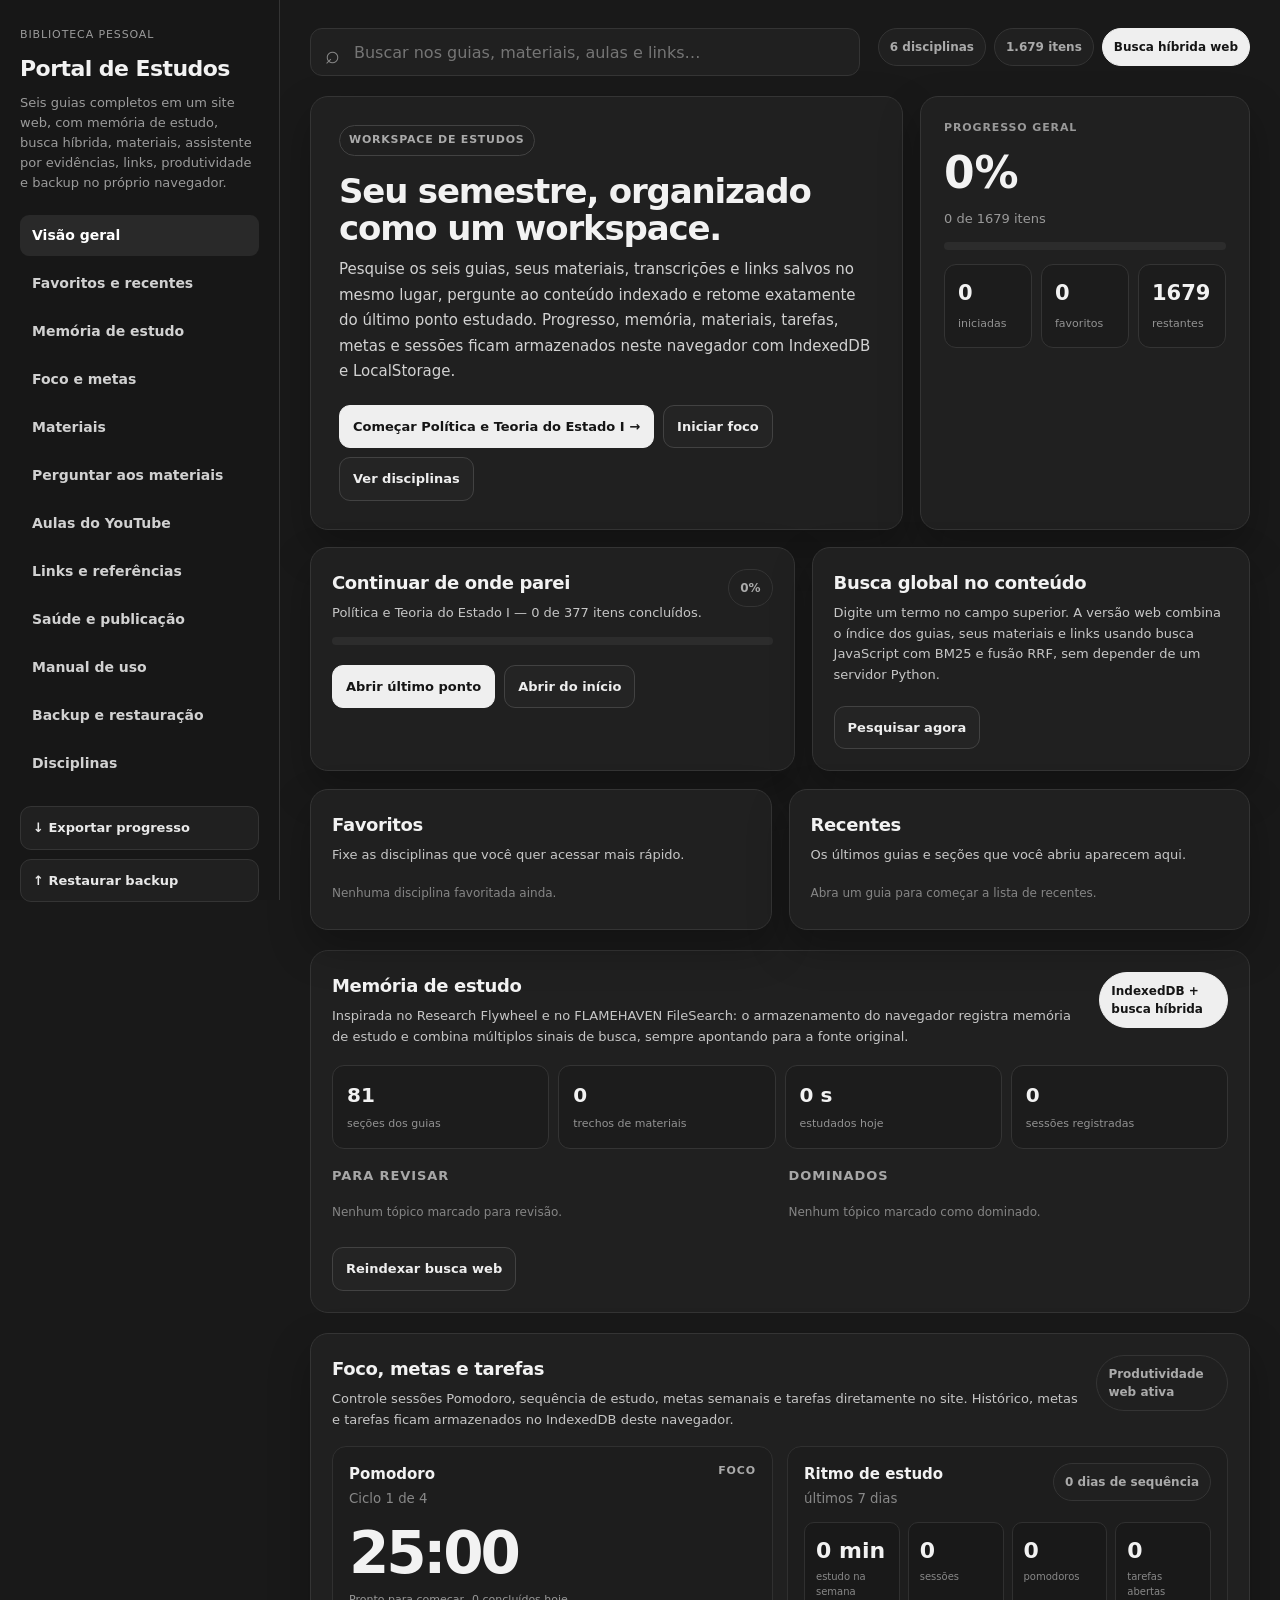
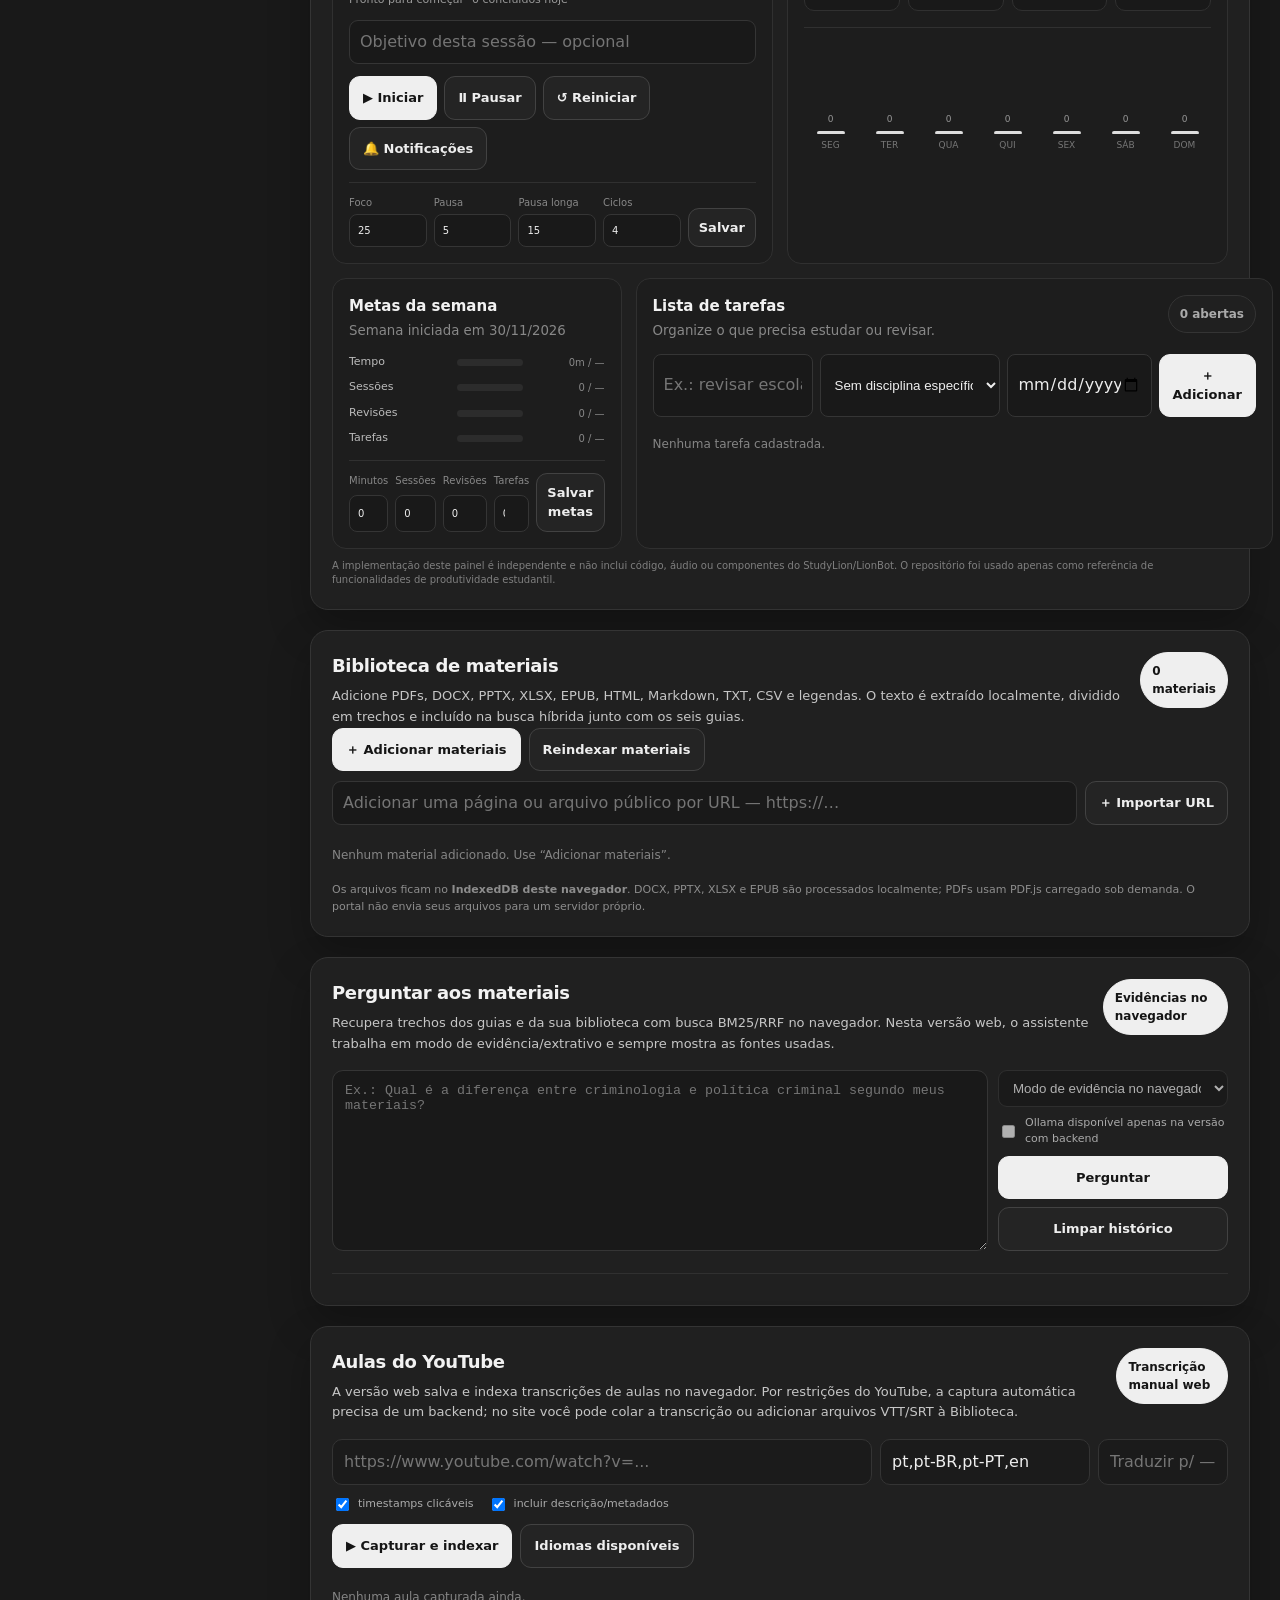
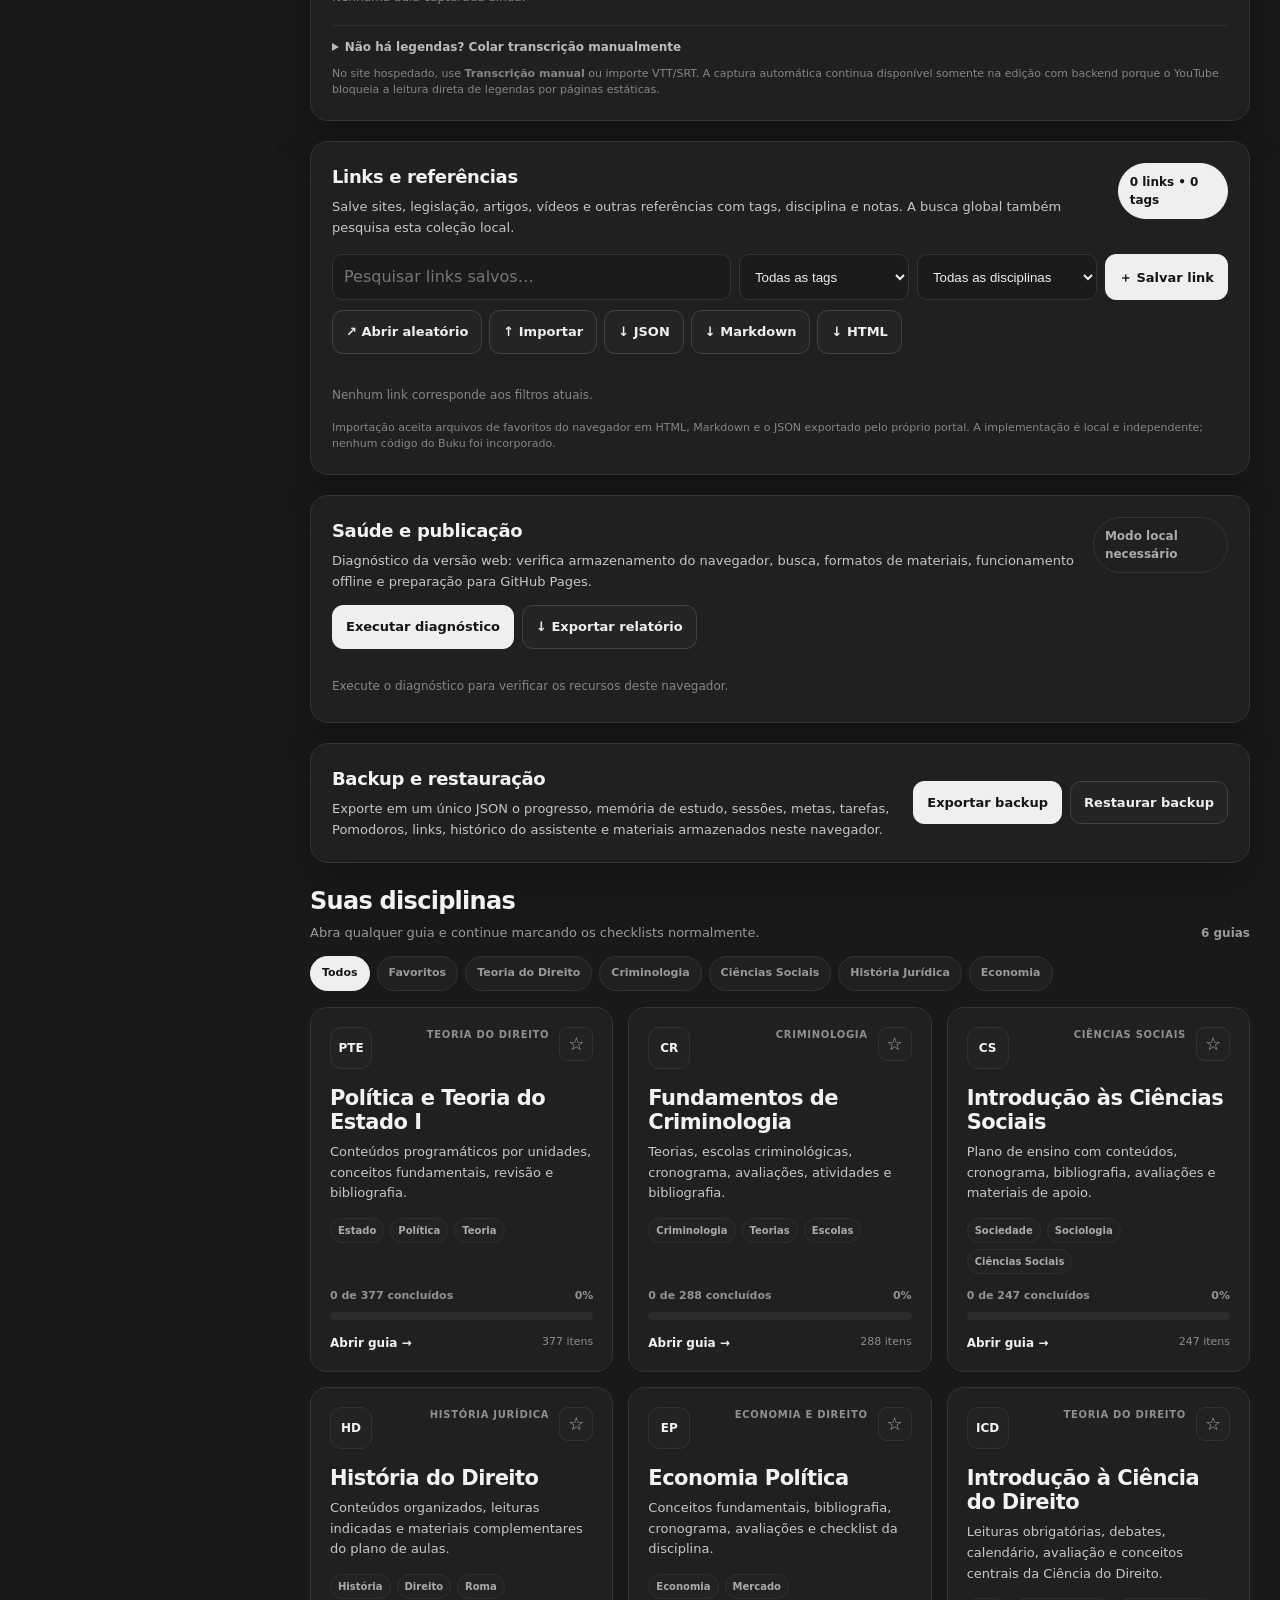
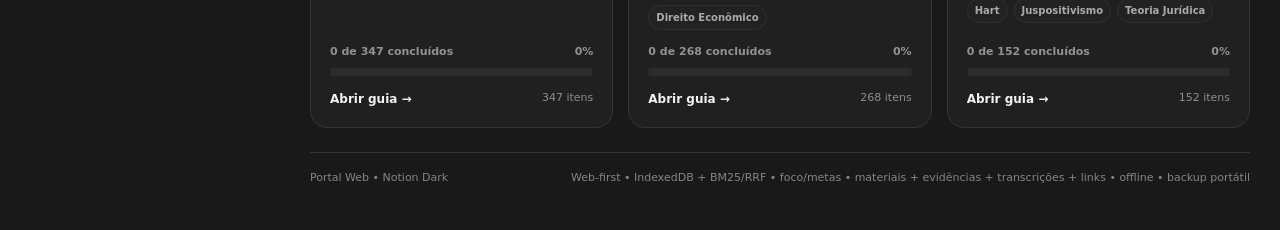
==== index.html @ c1886bef "Publica página principal do Portal de Estudos Web" ====
<!doctype html>
<html lang="pt-BR"><head><meta charset="utf-8"><meta name="viewport" content="width=device-width,initial-scale=1"><meta name="theme-color" content="#191919"><title>Portal de Estudos — Web</title>
<style>
:root{--bg:#191919;--surface:#202020;--line:#343434;--line2:#424242;--text:#f2f2f2;--text2:#d2d2d2;--muted:#9b9b9b;--shadow:0 18px 42px rgba(0,0,0,.26)}*{box-sizing:border-box}html{scroll-behavior:smooth}body{margin:0;background:var(--bg);color:var(--text);font-family:Inter,ui-sans-serif,system-ui,-apple-system,"Segoe UI",Roboto,Arial,sans-serif;line-height:1.5}a{color:inherit;text-decoration:none}button,input{font:inherit}.layout{display:grid;grid-template-columns:280px minmax(0,1fr);min-height:100vh}.sidebar{position:sticky;top:0;height:100vh;padding:27px 20px;border-right:1px solid var(--line);background:#171717;display:flex;flex-direction:column;gap:22px}.brand small{display:block;color:var(--muted);font-size:11px;letter-spacing:.08em;text-transform:uppercase;margin-bottom:8px}.brand h1{margin:0;font-size:22px;letter-spacing:-.025em}.brand p{margin:8px 0 0;color:var(--muted);font-size:13px;line-height:1.55}.nav{display:flex;flex-direction:column;gap:7px}.nav a{padding:10px 12px;border-radius:9px;color:#d1d1d1;font-size:14px;font-weight:650}.nav a:hover,.nav a.active{background:#292929;color:#fff}.side-actions{margin-top:auto;display:grid;gap:9px}.side-btn{border:1px solid var(--line);background:#202020;color:#e8e8e8;border-radius:11px;padding:11px 12px;font-weight:750;font-size:13px;cursor:pointer;text-align:left}.side-btn:hover{border-color:#4a4a4a;background:#242424}.content{padding:28px 30px 44px;min-width:0}.topbar{display:flex;align-items:flex-start;justify-content:space-between;gap:18px;margin-bottom:20px}.search-wrap{position:relative;flex:1;max-width:680px}.search-wrap input{width:100%;height:48px;border-radius:12px;border:1px solid var(--line);background:var(--surface);color:var(--text);padding:0 15px 0 43px;outline:none}.search-wrap input:focus{border-color:#505050;box-shadow:0 0 0 3px rgba(255,255,255,.04)}.search-wrap:before{content:"⌕";position:absolute;left:15px;top:8px;font-size:25px;color:#898989;z-index:2}.search-results{display:none;position:absolute;top:55px;left:0;right:0;z-index:40;padding:7px;background:#1d1d1d;border:1px solid var(--line2);border-radius:14px;box-shadow:0 20px 45px rgba(0,0,0,.45);max-height:520px;overflow:auto}.search-results.open{display:block}.search-result{display:block;padding:11px 12px;border-radius:10px}.search-result:hover{background:#292929}.search-result strong{display:block;font-size:13px}.search-result small{display:block;color:#999;margin:3px 0 5px;font-size:11px}.search-result span{display:block;color:#c4c4c4;font-size:12px;line-height:1.45}.search-empty{padding:16px;color:#999;font-size:13px}.top-pills{display:flex;gap:8px;flex-wrap:wrap;justify-content:flex-end}.pill{padding:9px 11px;border:1px solid var(--line);border-radius:999px;background:var(--surface);color:#aaa;font-size:12px;font-weight:700}.hero{display:grid;grid-template-columns:minmax(0,1fr) 330px;gap:17px;margin-bottom:17px}.panel{background:var(--surface);border:1px solid var(--line);border-radius:18px;box-shadow:var(--shadow)}.hero-main{padding:28px}.eyebrow{display:inline-block;padding:6px 9px;border:1px solid var(--line2);border-radius:999px;color:#aaa;font-size:11px;font-weight:750;text-transform:uppercase;letter-spacing:.07em}.hero h2{margin:17px 0 10px;font-size:34px;line-height:1.1;letter-spacing:-.035em}.hero p{margin:0;color:var(--text2);font-size:15px;line-height:1.7}.actions{display:flex;gap:9px;flex-wrap:wrap;margin-top:20px}.btn{display:inline-flex;align-items:center;justify-content:center;padding:11px 13px;border-radius:11px;border:1px solid var(--line2);background:#242424;color:#eee;font-weight:750;font-size:13px;cursor:pointer}.btn.primary{background:#efefef;color:#151515;border-color:#efefef}.summary{padding:23px;display:flex;flex-direction:column;gap:14px}.summary h3{margin:0;color:#999;font-size:11px;text-transform:uppercase;letter-spacing:.08em}.summary strong{font-size:44px;line-height:1}.summary .meta{color:#999;font-size:13px}.bar,.mini-bar{height:8px;background:#2c2c2c;border-radius:99px;overflow:hidden}.bar i,.mini-bar i{display:block;width:0;height:100%;background:#e5e5e5;border-radius:inherit;transition:width .25s}.stats{display:grid;grid-template-columns:repeat(3,1fr);gap:9px}.stat{padding:13px;border:1px solid var(--line);border-radius:12px;background:#1c1c1c}.stat b{display:block;font-size:21px}.stat small{color:#929292;font-size:11px}.workspace{display:grid;grid-template-columns:1.05fr .95fr;gap:17px;margin-bottom:18px}.box{padding:21px}.box h3{margin:0 0 7px;font-size:18px;letter-spacing:-.02em}.box p{margin:0;color:#c6c6c6;font-size:13px;line-height:1.6}.resume-head{display:flex;justify-content:space-between;gap:12px;align-items:flex-start;margin-bottom:13px}.quick-grid{display:grid;grid-template-columns:1fr 1fr;gap:17px;margin-bottom:20px}.quick-list{display:grid;gap:8px;margin-top:12px}.quick-item{display:flex;align-items:center;justify-content:space-between;gap:10px;padding:11px 12px;border:1px solid #303030;border-radius:11px;background:#1d1d1d}.quick-item .text{min-width:0}.quick-item strong{display:block;font-size:13px;white-space:nowrap;overflow:hidden;text-overflow:ellipsis}.quick-item small{display:block;color:#8f8f8f;font-size:11px;white-space:nowrap;overflow:hidden;text-overflow:ellipsis;margin-top:3px}.quick-item a{font-size:12px;font-weight:800;white-space:nowrap}.empty-mini{color:#858585;font-size:12px;padding:6px 0}.backup-grid{display:grid;grid-template-columns:1fr auto;gap:14px;align-items:center}.backup-actions{display:flex;gap:8px;flex-wrap:wrap;justify-content:flex-end}.section-head{display:flex;align-items:end;justify-content:space-between;gap:14px;margin:10px 0 14px}.section-head h3{margin:0;font-size:24px;letter-spacing:-.03em}.section-head p{margin:4px 0 0;color:#999;font-size:13px}.count{color:#999;font-size:12px;font-weight:700}.filters{display:flex;gap:7px;flex-wrap:wrap;margin-bottom:16px}.chip{padding:8px 11px;border:1px solid var(--line);border-radius:999px;background:var(--surface);color:#999;font-weight:750;font-size:11px;cursor:pointer}.chip.active{background:#efefef;color:#151515;border-color:#efefef}.grid{display:grid;grid-template-columns:repeat(3,minmax(0,1fr));gap:15px}.card{display:flex;flex-direction:column;min-height:292px;padding:19px;background:var(--surface);border:1px solid var(--line);border-radius:17px;transition:.16s}.card:hover{transform:translateY(-2px);border-color:#464646;box-shadow:0 14px 30px rgba(0,0,0,.22)}.card-top{display:flex;justify-content:space-between;align-items:flex-start;gap:10px}.mono{display:grid;place-items:center;width:42px;height:42px;border:1px solid #333;border-radius:11px;background:#232323;font-weight:800;font-size:12px}.fav{border:1px solid #333;background:#222;color:#aaa;border-radius:9px;width:34px;height:34px;cursor:pointer;font-size:18px;line-height:1}.fav.active{background:#eee;color:#111;border-color:#eee}.category{color:#8f8f8f;text-transform:uppercase;letter-spacing:.07em;font-size:10px;font-weight:750;text-align:right;margin-left:auto}.card h4{margin:17px 0 8px;font-size:21px;line-height:1.15;letter-spacing:-.025em}.card p{margin:0;color:#c7c7c7;font-size:13px;line-height:1.6}.tags{display:flex;gap:6px;flex-wrap:wrap;margin:14px 0}.tag{padding:4px 7px;border:1px solid #303030;background:#222;color:#aaa;border-radius:999px;font-size:10px;font-weight:700}.card-progress{margin-top:auto}.progress-head{display:flex;justify-content:space-between;gap:8px;color:#929292;font-size:11px;font-weight:700;margin-bottom:7px}.card-actions{display:flex;justify-content:space-between;align-items:center;gap:8px;margin-top:14px}.open{font-size:12px;font-weight:800}.items{color:#8d8d8d;font-size:11px}.empty{display:none;padding:30px;border:1px dashed var(--line2);border-radius:14px;text-align:center;color:#999}.toast{position:fixed;left:50%;bottom:25px;transform:translateX(-50%);z-index:100;padding:11px 14px;border-radius:10px;background:#f0f0f0;color:#151515;font-size:13px;font-weight:800;box-shadow:0 14px 35px rgba(0,0,0,.3);opacity:0;pointer-events:none;transition:opacity .2s}.toast.show{opacity:1}.footer{margin-top:24px;padding-top:17px;border-top:1px solid var(--line);display:flex;justify-content:space-between;gap:15px;flex-wrap:wrap;color:#858585;font-size:11px}
@media(max-width:1100px){.hero,.workspace,.quick-grid{grid-template-columns:1fr}.grid{grid-template-columns:repeat(2,minmax(0,1fr))}.backup-grid{grid-template-columns:1fr}.backup-actions{justify-content:flex-start}}@media(max-width:900px){.layout{grid-template-columns:1fr}.sidebar{position:static;height:auto;border-right:none;border-bottom:1px solid var(--line);padding:18px}.side-actions{margin-top:0;grid-template-columns:1fr 1fr}.content{padding:20px}.topbar{flex-direction:column;align-items:stretch}.top-pills{justify-content:flex-start}.search-wrap{max-width:none}}@media(max-width:620px){.grid{grid-template-columns:1fr}.filters{overflow:auto;flex-wrap:nowrap;padding-bottom:2px}.chip{white-space:nowrap}.hero-main{padding:21px}.hero h2{font-size:29px}.summary{padding:19px}.stats{gap:6px}.stat{padding:10px}.side-actions{grid-template-columns:1fr}}

.memory-panel{box-shadow:none}.memory-head{display:flex;justify-content:space-between;gap:14px;align-items:flex-start}.memory-head h3{margin-bottom:7px}.memory-stats{display:grid;grid-template-columns:repeat(3,1fr);gap:9px;margin:17px 0}.memory-stat{padding:14px;border:1px solid var(--line);border-radius:12px;background:#1c1c1c}.memory-stat b{display:block;font-size:20px}.memory-stat small{color:#929292;font-size:11px}.memory-columns{display:grid;grid-template-columns:1fr 1fr;gap:17px}.memory-columns h4{margin:0 0 8px;font-size:13px;text-transform:uppercase;letter-spacing:.07em;color:#a7a7a7}.memory-badge{display:inline-flex;align-items:center;padding:3px 7px;border:1px solid #373737;border-radius:999px;color:#aaa;font-size:10px;font-weight:750}.pill.online{background:#efefef;color:#151515;border-color:#efefef}.quick-item .memory-link{font-size:11px;color:#c8c8c8}.backend-note{color:#8d8d8d;font-size:11px;margin-top:8px}
@media(max-width:760px){.memory-head{flex-direction:column}.memory-stats{grid-template-columns:1fr 1fr 1fr}.memory-columns{grid-template-columns:1fr}}

.materials-panel{margin-bottom:20px}.materials-head{display:flex;justify-content:space-between;gap:14px;align-items:flex-start}.materials-head h3{margin-bottom:7px}.materials-actions{display:flex;gap:8px;flex-wrap:wrap}.materials-list{display:grid;gap:8px;margin-top:15px}.material-row{display:grid;grid-template-columns:minmax(0,1fr) auto;gap:12px;align-items:center;padding:12px 13px;border:1px solid #303030;border-radius:12px;background:#1d1d1d}.material-row strong{display:block;font-size:13px;white-space:nowrap;overflow:hidden;text-overflow:ellipsis}.material-row small{display:block;color:#929292;font-size:11px;margin-top:3px}.material-row-actions{display:flex;gap:7px;align-items:center}.material-row-actions a,.material-row-actions button{border:1px solid #353535;background:#242424;color:#ddd;border-radius:8px;padding:7px 9px;font-size:11px;font-weight:750;cursor:pointer}.material-row.error{border-color:#533}.material-format-note{margin-top:12px;color:#8d8d8d;font-size:11px}.upload-progress{display:none;margin-top:12px;padding:10px 12px;border:1px solid #353535;border-radius:10px;background:#1b1b1b;color:#bbb;font-size:12px}.upload-progress.show{display:block}.search-meta{padding:8px 12px 5px;color:#8f8f8f;font-size:10px;text-transform:uppercase;letter-spacing:.06em}.source-badge{display:inline-flex;margin-right:6px;padding:2px 6px;border:1px solid #3a3a3a;border-radius:999px;color:#aaa;font-size:9px;font-weight:800;text-transform:uppercase;letter-spacing:.05em}.memory-stats{grid-template-columns:repeat(4,1fr)}
@media(max-width:760px){.materials-head{flex-direction:column}.material-row{grid-template-columns:1fr}.material-row-actions{justify-content:flex-start}.memory-stats{grid-template-columns:1fr 1fr}}


/* Aulas do YouTube — integração MIT baseada no YouTube Fetcher to Markdown */
.youtube-panel{margin-bottom:20px}.youtube-head{display:flex;align-items:flex-start;justify-content:space-between;gap:15px}.youtube-form{display:grid;grid-template-columns:minmax(260px,1.5fr) 210px 130px;gap:8px;margin-top:16px}.youtube-form input,.youtube-manual input,.youtube-manual textarea{width:100%;border:1px solid var(--line);background:#1b1b1b;color:#eee;border-radius:10px;padding:10px 11px;outline:none}.youtube-form input:focus,.youtube-manual input:focus,.youtube-manual textarea:focus{border-color:#555}.youtube-options{display:flex;gap:14px;align-items:center;flex-wrap:wrap;margin:10px 0;color:#aaa;font-size:11px}.youtube-options label{display:flex;align-items:center;gap:6px}.youtube-actions{display:flex;gap:8px;flex-wrap:wrap}.youtube-status{display:none;margin-top:12px;padding:11px 12px;border:1px solid #353535;border-radius:10px;background:#1b1b1b;color:#bbb;font-size:12px;white-space:pre-wrap}.youtube-status.show{display:block}.youtube-status.error{border-color:#5b3838;color:#e4b8b8}.youtube-notes{display:grid;gap:8px;margin-top:14px}.youtube-note-row{display:grid;grid-template-columns:minmax(0,1fr) auto;gap:10px;align-items:center;padding:11px 12px;border:1px solid #303030;border-radius:11px;background:#1d1d1d}.youtube-note-row strong{display:block;font-size:12px;white-space:nowrap;overflow:hidden;text-overflow:ellipsis}.youtube-note-row small{display:block;color:#888;font-size:10px;margin-top:3px}.youtube-note-row a{font-size:11px;font-weight:800}.youtube-manual{margin-top:13px;border-top:1px solid #303030;padding-top:12px}.youtube-manual summary{cursor:pointer;color:#bbb;font-size:12px;font-weight:750}.youtube-manual-grid{display:grid;grid-template-columns:1fr 130px;gap:8px;margin-top:10px}.youtube-manual textarea{grid-column:1/-1;min-height:150px;resize:vertical}.youtube-manual .btn{justify-self:start}.youtube-note{margin-top:10px;color:#858585;font-size:11px;line-height:1.5}
@media(max-width:800px){.youtube-head{flex-direction:column}.youtube-form{grid-template-columns:1fr}.youtube-manual-grid{grid-template-columns:1fr}.youtube-manual textarea{grid-column:auto}.youtube-note-row{grid-template-columns:1fr}}

/* Links e referências — recursos reimplementados independentemente a partir de ideias do Buku */
.links-panel{margin-bottom:20px}.links-head{display:flex;align-items:flex-start;justify-content:space-between;gap:15px}.links-toolbar{display:grid;grid-template-columns:minmax(200px,1fr) 170px 180px auto;gap:8px;margin:16px 0 10px}.links-toolbar input,.links-toolbar select,.link-editor input,.link-editor select,.link-editor textarea{width:100%;border:1px solid var(--line);background:#1b1b1b;color:#eee;border-radius:10px;padding:10px 11px;outline:none}.links-toolbar input:focus,.links-toolbar select:focus,.link-editor input:focus,.link-editor select:focus,.link-editor textarea:focus{border-color:#555}.link-actions{display:flex;gap:7px;flex-wrap:wrap;margin:8px 0 13px}.link-editor{display:none;margin:12px 0 16px;padding:14px;border:1px solid #383838;border-radius:13px;background:#1b1b1b}.link-editor.show{display:block}.link-editor-grid{display:grid;grid-template-columns:1.4fr 1fr;gap:9px}.link-editor .wide{grid-column:1/-1}.link-editor textarea{min-height:82px;resize:vertical}.link-editor-check{display:flex;align-items:center;gap:8px;color:#bbb;font-size:12px}.links-list{display:grid;gap:8px}.link-row{display:grid;grid-template-columns:minmax(0,1fr) auto;gap:12px;padding:13px;border:1px solid #303030;border-radius:12px;background:#1d1d1d}.link-row.pinned{border-color:#4a4a4a;background:#202020}.link-row strong{display:block;font-size:13px;margin-bottom:3px}.link-url{display:block;color:#8d8d8d;font-size:11px;white-space:nowrap;overflow:hidden;text-overflow:ellipsis}.link-desc{display:block;color:#b7b7b7;font-size:12px;margin-top:6px;line-height:1.45}.link-meta{display:flex;gap:6px;align-items:center;flex-wrap:wrap;margin-top:8px}.link-tag{display:inline-flex;padding:3px 7px;border:1px solid #353535;border-radius:999px;color:#aaa;font-size:10px;font-weight:700;cursor:pointer}.link-tag:hover{border-color:#555;color:#eee}.link-guide{color:#888;font-size:10px}.link-row-actions{display:flex;gap:6px;align-items:flex-start;flex-wrap:wrap;justify-content:flex-end}.link-row-actions button,.link-row-actions a{border:1px solid #353535;background:#242424;color:#ddd;border-radius:8px;padding:7px 9px;font-size:11px;font-weight:750;cursor:pointer}.link-row-actions .pin-active{background:#eee;color:#111;border-color:#eee}.popular-tags{display:flex;gap:6px;flex-wrap:wrap;margin:8px 0 13px}.popular-tag{padding:5px 8px;border:1px solid #333;border-radius:999px;background:#202020;color:#aaa;font-size:10px;cursor:pointer}.popular-tag:hover{color:#eee;border-color:#555}.link-import-note{color:#858585;font-size:11px;margin-top:10px}
@media(max-width:980px){.links-toolbar{grid-template-columns:1fr 1fr}.link-editor-grid{grid-template-columns:1fr}.link-editor .wide{grid-column:auto}}@media(max-width:660px){.links-head{flex-direction:column}.links-toolbar{grid-template-columns:1fr}.link-row{grid-template-columns:1fr}.link-row-actions{justify-content:flex-start}}


/* Foco, metas e tarefas — implementação independente inspirada em padrões de produtividade estudantil */
.productivity-panel{margin-bottom:20px}.productivity-head{display:flex;align-items:flex-start;justify-content:space-between;gap:15px}.productivity-grid{display:grid;grid-template-columns:1fr 1fr;gap:14px;margin-top:16px}.focus-card,.study-stats-card,.goals-card,.tasks-card{border:1px solid #303030;border-radius:14px;background:#1d1d1d;padding:16px}.productivity-card-head{display:flex;justify-content:space-between;gap:10px;align-items:flex-start;margin-bottom:12px}.productivity-card-head h4{margin:0;font-size:15px}.productivity-card-head small{color:#888}.pomodoro-phase{color:#aaa;font-size:11px;text-transform:uppercase;letter-spacing:.08em;font-weight:800}.pomodoro-time{font-variant-numeric:tabular-nums;font-size:58px;line-height:1;letter-spacing:-.055em;font-weight:780;margin:14px 0 10px}.pomodoro-meta{display:flex;gap:8px;flex-wrap:wrap;color:#999;font-size:11px}.pomodoro-label{width:100%;margin:12px 0 0;border:1px solid #353535;background:#191919;color:#eee;border-radius:9px;padding:9px 10px;outline:none}.pomodoro-controls{display:flex;gap:7px;flex-wrap:wrap;margin-top:12px}.pomodoro-settings{display:grid;grid-template-columns:repeat(4,1fr) auto;gap:7px;margin-top:12px;padding-top:12px;border-top:1px solid #303030}.pomodoro-settings label{display:grid;gap:4px;color:#888;font-size:10px}.pomodoro-settings input{width:100%;border:1px solid #353535;background:#191919;color:#eee;border-radius:8px;padding:8px;outline:none}.pomodoro-settings .btn{align-self:end;padding:9px 10px}.notify-btn.enabled{background:#eee;color:#111;border-color:#eee}.study-stat-grid{display:grid;grid-template-columns:repeat(4,1fr);gap:8px}.study-stat-box{padding:11px;border:1px solid #303030;border-radius:10px;background:#191919}.study-stat-box b{display:block;font-size:22px}.study-stat-box small{display:block;color:#888;font-size:10px;margin-top:2px}.week-bars{height:126px;display:grid;grid-template-columns:repeat(7,1fr);align-items:end;gap:6px;margin-top:16px;padding-top:12px;border-top:1px solid #303030}.day-bar-wrap{height:100%;display:flex;flex-direction:column;justify-content:flex-end;align-items:center;gap:5px}.day-bar{width:100%;max-width:28px;min-height:3px;border-radius:6px 6px 3px 3px;background:#ddd}.day-bar-wrap small{font-size:9px;color:#777;text-transform:uppercase}.day-bar-wrap span{font-size:9px;color:#999}.productivity-lower{display:grid;grid-template-columns:.9fr 1.1fr;gap:14px;margin-top:14px}.goal-row{display:grid;grid-template-columns:100px 1fr 74px;align-items:center;gap:8px;margin:9px 0}.goal-row label{font-size:11px;color:#bbb}.goal-track{height:7px;background:#2c2c2c;border-radius:99px;overflow:hidden}.goal-track i{display:block;height:100%;background:#e6e6e6;border-radius:inherit;width:0}.goal-value{font-size:10px;color:#888;text-align:right}.goals-editor{display:grid;grid-template-columns:repeat(4,1fr) auto;gap:7px;margin-top:13px;padding-top:12px;border-top:1px solid #303030}.goals-editor label{display:grid;gap:4px;color:#888;font-size:10px}.goals-editor input{width:100%;border:1px solid #353535;background:#191919;color:#eee;border-radius:8px;padding:8px;outline:none}.goals-editor .btn{align-self:end;padding:9px 10px}.task-add{display:grid;grid-template-columns:minmax(160px,1fr) 180px 145px auto;gap:7px;margin-bottom:12px}.task-add input,.task-add select{width:100%;border:1px solid #353535;background:#191919;color:#eee;border-radius:8px;padding:9px 10px;outline:none}.tasks-list{display:grid;gap:7px;max-height:330px;overflow:auto}.task-row{display:grid;grid-template-columns:auto minmax(0,1fr) auto;gap:9px;align-items:start;padding:10px;border:1px solid #303030;border-radius:10px;background:#191919}.task-row.done{opacity:.58}.task-row.done strong{text-decoration:line-through}.task-row input[type=checkbox]{margin-top:3px}.task-row strong{display:block;font-size:12px}.task-row small{display:block;color:#858585;font-size:10px;margin-top:3px}.task-row.overdue{border-color:#5a3b3b}.task-delete{border:1px solid #353535;background:#222;color:#aaa;border-radius:7px;padding:5px 7px;cursor:pointer;font-size:10px}.productivity-note{color:#7f7f7f;font-size:10px;margin-top:10px;line-height:1.45}
@media(max-width:1100px){.productivity-grid,.productivity-lower{grid-template-columns:1fr}.study-stat-grid{grid-template-columns:repeat(4,1fr)}}
@media(max-width:760px){.productivity-head{flex-direction:column}.pomodoro-settings,.goals-editor{grid-template-columns:1fr 1fr}.pomodoro-settings .btn,.goals-editor .btn{grid-column:1/-1}.task-add{grid-template-columns:1fr 1fr}.task-add input:first-child{grid-column:1/-1}.study-stat-grid{grid-template-columns:1fr 1fr}.pomodoro-time{font-size:48px}}
@media(max-width:520px){.task-add{grid-template-columns:1fr}.task-add input:first-child{grid-column:auto}.pomodoro-settings,.goals-editor{grid-template-columns:1fr}.week-bars{gap:3px}.day-bar-wrap span{display:none}}

/* Assistente local, ingestão web e diagnóstico do portal */
.assistant-panel,.health-panel{margin-bottom:20px}.assistant-head,.health-head{display:flex;align-items:flex-start;justify-content:space-between;gap:14px}.assistant-grid{display:grid;grid-template-columns:minmax(0,1fr) 230px;gap:10px;margin-top:15px}.assistant-grid textarea{min-height:104px;resize:vertical;border:1px solid #353535;background:#191919;color:#eee;border-radius:11px;padding:12px;outline:none}.assistant-options{display:grid;gap:8px;align-content:start}.assistant-options select,.web-ingest input{width:100%;border:1px solid #353535;background:#191919;color:#eee;border-radius:9px;padding:9px 10px;outline:none}.assistant-check{display:flex;align-items:center;gap:7px;color:#aaa;font-size:11px}.assistant-answer{margin-top:13px;padding:14px;border:1px solid #303030;border-radius:12px;background:#1b1b1b;white-space:pre-wrap;color:#ddd;font-size:13px;line-height:1.65}.assistant-answer.empty{color:#858585}.assistant-sources{display:grid;gap:7px;margin-top:10px}.assistant-source{display:grid;grid-template-columns:auto minmax(0,1fr) auto;gap:9px;align-items:start;padding:10px;border:1px solid #303030;border-radius:10px;background:#191919}.assistant-source b{display:grid;place-items:center;width:25px;height:25px;border-radius:7px;background:#292929;font-size:11px}.assistant-source strong{display:block;font-size:12px}.assistant-source small{display:block;color:#858585;font-size:10px;margin-top:2px}.assistant-source a{font-size:11px;font-weight:800}.assistant-meta{color:#818181;font-size:10px;margin-top:8px}.assistant-history{margin-top:12px;border-top:1px solid #303030;padding-top:10px}.assistant-history details{border:1px solid #303030;border-radius:9px;padding:8px 10px;margin:6px 0;background:#1b1b1b}.assistant-history summary{cursor:pointer;font-size:11px;font-weight:700}.assistant-history p{white-space:pre-wrap;margin:8px 0 0!important}.web-ingest{display:grid;grid-template-columns:minmax(0,1fr) auto;gap:8px;margin:10px 0}.health-actions{display:flex;gap:8px;flex-wrap:wrap;margin-top:13px}.health-summary{display:flex;gap:8px;flex-wrap:wrap;margin-top:12px}.health-summary span{padding:7px 9px;border:1px solid #303030;border-radius:999px;color:#aaa;font-size:10px}.health-checks{display:grid;gap:6px;margin-top:10px}.health-check{display:grid;grid-template-columns:70px minmax(0,1fr);gap:9px;padding:9px 10px;border:1px solid #303030;border-radius:9px;background:#1b1b1b}.health-check b{font-size:10px;text-transform:uppercase;letter-spacing:.06em}.health-check.pass b{color:#b8d7b8}.health-check.warn b{color:#d8c89c}.health-check.fail b{color:#e2a4a4}.health-check strong{display:block;font-size:11px}.health-check small{display:block;color:#858585;font-size:10px;margin-top:2px}@media(max-width:760px){.assistant-head,.health-head{flex-direction:column}.assistant-grid{grid-template-columns:1fr}.web-ingest{grid-template-columns:1fr}.assistant-source{grid-template-columns:auto 1fr}.assistant-source a{grid-column:2}}
</style><script src="assets/search-index.js"></script><script src="assets/jszip.min.js"></script><script src="assets/web-backend.js"></script><link rel="manifest" href="site.webmanifest"></head><body><div class="layout">
<aside class="sidebar"><div class="brand"><small>Biblioteca pessoal</small><h1>Portal de Estudos</h1><p>Seis guias completos em um site web, com memória de estudo, busca híbrida, materiais, assistente por evidências, links, produtividade e backup no próprio navegador.</p></div><nav class="nav"><a class="active" href="#inicio">Visão geral</a><a href="#atalhos">Favoritos e recentes</a><a href="#memoria">Memória de estudo</a><a href="#produtividade">Foco e metas</a><a href="#materiais">Materiais</a><a href="#assistente">Perguntar aos materiais</a><a href="#youtube">Aulas do YouTube</a><a href="#links">Links e referências</a><a href="#saude">Saúde e publicação</a><a href="MANUAL-DE-USO.html" target="_blank" rel="noopener">Manual de uso</a><a href="#dados">Backup e restauração</a><a href="#guias">Disciplinas</a></nav><div class="side-actions"><button class="side-btn" id="exportSide">↓ Exportar progresso</button><button class="side-btn" id="importSide">↑ Restaurar backup</button></div></aside>
<main class="content"><div class="topbar"><div class="search-wrap"><input id="search" type="search" placeholder="Buscar nos guias, materiais, aulas e links…" autocomplete="off"><div class="search-results" id="searchResults"></div></div><div class="top-pills"><span class="pill">6 disciplinas</span><span class="pill">1.679 itens</span><span class="pill" id="backendPill">Busca global</span></div></div>
<section class="hero" id="inicio"><div class="panel hero-main"><span class="eyebrow">Workspace de estudos</span><h2>Seu semestre, organizado como um workspace.</h2><p>Pesquise os seis guias, seus materiais, transcrições e links salvos no mesmo lugar, pergunte ao conteúdo indexado e retome exatamente do último ponto estudado. Progresso, memória, materiais, tarefas, metas e sessões ficam armazenados neste navegador com IndexedDB e LocalStorage.</p><div class="actions"><a class="btn primary" id="continueBtn" href="guias/politica-teoria-estado.html?resume=1">Continuar de onde parei →</a><a class="btn" href="#produtividade">Iniciar foco</a><a class="btn" href="#guias">Ver disciplinas</a></div></div><aside class="panel summary"><h3>Progresso geral</h3><strong id="overallPct">0%</strong><div class="meta" id="overallCount">0 de 1679 itens</div><div class="bar"><i id="overallBar"></i></div><div class="stats"><div class="stat"><b id="activeGuides">0</b><small>iniciadas</small></div><div class="stat"><b id="favCount">0</b><small>favoritos</small></div><div class="stat"><b id="remainingCount">1679</b><small>restantes</small></div></div></aside></section>
<section class="workspace"><div class="panel box"><div class="resume-head"><div><h3>Continuar de onde parei</h3><p id="resumeText">Abra uma disciplina para registrar seu último ponto de estudo.</p></div><span class="pill" id="resumePct">0%</span></div><div class="mini-bar"><i id="resumeBar"></i></div><div class="actions"><a class="btn primary" id="resumeBtn" href="guias/politica-teoria-estado.html?resume=1">Abrir último ponto</a><a class="btn" id="resumeGuideBtn" href="guias/politica-teoria-estado.html">Abrir do início</a></div></div><div class="panel box"><h3>Busca global no conteúdo</h3><p>Digite um termo no campo superior. A versão web combina o índice dos guias, seus materiais e links usando busca JavaScript com BM25 e fusão RRF, sem depender de um servidor Python.</p><div class="actions"><button class="btn" id="focusSearch">Pesquisar agora</button></div></div></section>
<section class="quick-grid" id="atalhos"><div class="panel box"><h3>Favoritos</h3><p>Fixe as disciplinas que você quer acessar mais rápido.</p><div class="quick-list" id="favoritesList"></div></div><div class="panel box"><h3>Recentes</h3><p>Os últimos guias e seções que você abriu aparecem aqui.</p><div class="quick-list" id="recentList"></div></div></section>
<section id="memoria" class="panel box memory-panel" style="margin-bottom:20px">
<div class="memory-head"><div><h3>Memória de estudo</h3><p>Inspirada no Research Flywheel e no FLAMEHAVEN FileSearch: o armazenamento do navegador registra memória de estudo e combina múltiplos sinais de busca, sempre apontando para a fonte original.</p></div><span class="pill" id="memoryStatus">Modo estático</span></div>
<div class="memory-stats"><div class="memory-stat"><b id="indexedCount">0</b><small>seções dos guias</small></div><div class="memory-stat"><b id="materialChunkCount">0</b><small>trechos de materiais</small></div><div class="memory-stat"><b id="todayStudy">0 min</b><small>estudados hoje</small></div><div class="memory-stat"><b id="sessionCount">0</b><small>sessões registradas</small></div></div>
<div class="memory-columns"><div><h4>Para revisar</h4><div class="quick-list" id="weakTopics"><div class="empty-mini">Abra um guia e marque tópicos como “Revisar”.</div></div></div><div><h4>Dominados</h4><div class="quick-list" id="strongTopics"><div class="empty-mini">Abra um guia e marque tópicos como “Dominado”.</div></div></div></div>
<div class="actions"><button class="btn" id="reindexBtn" disabled>Reindexar busca web</button></div>
</section>
<section id="produtividade" class="panel box productivity-panel">
<div class="productivity-head"><div><h3>Foco, metas e tarefas</h3><p>Controle sessões Pomodoro, sequência de estudo, metas semanais e tarefas diretamente no site. Histórico, metas e tarefas ficam armazenados no IndexedDB deste navegador.</p></div><span class="pill" id="productivityPill">Timer disponível</span></div>
<div class="productivity-grid">
<div class="focus-card"><div class="productivity-card-head"><div><h4>Pomodoro</h4><small id="pomodoroCycleText">Ciclo 1</small></div><span class="pomodoro-phase" id="pomodoroPhase">Foco</span></div><div class="pomodoro-time" id="pomodoroTime">25:00</div><div class="pomodoro-meta"><span id="pomodoroHint">Pronto para começar</span><span id="pomodoroCompletedToday">0 concluídos hoje</span></div><input class="pomodoro-label" id="pomodoroLabel" type="text" maxlength="200" placeholder="Objetivo desta sessão — opcional"><div class="pomodoro-controls"><button class="btn primary" id="pomodoroStartBtn" type="button">▶ Iniciar</button><button class="btn" id="pomodoroPauseBtn" type="button">Ⅱ Pausar</button><button class="btn" id="pomodoroResetBtn" type="button">↺ Reiniciar</button><button class="btn notify-btn" id="pomodoroNotifyBtn" type="button">🔔 Notificações</button></div><div class="pomodoro-settings"><label>Foco<input id="focusMinutes" type="number" min="1" max="180" value="25"></label><label>Pausa<input id="shortBreakMinutes" type="number" min="1" max="60" value="5"></label><label>Pausa longa<input id="longBreakMinutes" type="number" min="1" max="120" value="15"></label><label>Ciclos<input id="cyclesBeforeLong" type="number" min="1" max="12" value="4"></label><button class="btn" id="savePomodoroSettingsBtn" type="button">Salvar</button></div></div>
<div class="study-stats-card"><div class="productivity-card-head"><div><h4>Ritmo de estudo</h4><small>últimos 7 dias</small></div><span class="pill" id="streakPill">0 dias</span></div><div class="study-stat-grid"><div class="study-stat-box"><b id="weekStudyTime">0h</b><small>estudo na semana</small></div><div class="study-stat-box"><b id="weekSessions">0</b><small>sessões</small></div><div class="study-stat-box"><b id="weekPomodoros">0</b><small>pomodoros</small></div><div class="study-stat-box"><b id="openTasksCount">0</b><small>tarefas abertas</small></div></div><div class="week-bars" id="weekBars"></div></div>
</div>
<div class="productivity-lower">
<div class="goals-card"><div class="productivity-card-head"><div><h4>Metas da semana</h4><small id="goalsWeekLabel">Defina metas para acompanhar o ritmo.</small></div></div><div id="goalsProgress"><div class="goal-row"><label>Tempo</label><div class="goal-track"><i id="goalStudyBar"></i></div><span class="goal-value" id="goalStudyValue">0 / —</span></div><div class="goal-row"><label>Sessões</label><div class="goal-track"><i id="goalSessionsBar"></i></div><span class="goal-value" id="goalSessionsValue">0 / —</span></div><div class="goal-row"><label>Revisões</label><div class="goal-track"><i id="goalReviewsBar"></i></div><span class="goal-value" id="goalReviewsValue">0 / —</span></div><div class="goal-row"><label>Tarefas</label><div class="goal-track"><i id="goalTasksBar"></i></div><span class="goal-value" id="goalTasksValue">0 / —</span></div></div><div class="goals-editor"><label>Minutos<input id="goalStudyMinutes" type="number" min="0" max="10080" value="0"></label><label>Sessões<input id="goalSessions" type="number" min="0" max="500" value="0"></label><label>Revisões<input id="goalReviews" type="number" min="0" max="1000" value="0"></label><label>Tarefas<input id="goalTasks" type="number" min="0" max="1000" value="0"></label><button class="btn" id="saveGoalsBtn" type="button" disabled>Salvar metas</button></div></div>
<div class="tasks-card"><div class="productivity-card-head"><div><h4>Lista de tarefas</h4><small>Organize o que precisa estudar ou revisar.</small></div><span class="pill" id="tasksPill">0 abertas</span></div><div class="task-add"><input id="taskTitle" type="text" maxlength="500" placeholder="Ex.: revisar escolas criminológicas"><select id="taskGuide"><option value="">Sem disciplina específica</option></select><input id="taskDueDate" type="date"><button class="btn primary" id="addTaskBtn" type="button" disabled>＋ Adicionar</button></div><div class="tasks-list" id="tasksList"><div class="empty-mini">Nenhuma tarefa cadastrada.</div></div></div>
</div><div class="productivity-note">A implementação deste painel é independente e não inclui código, áudio ou componentes do StudyLion/LionBot. O repositório foi usado apenas como referência de funcionalidades de produtividade estudantil.</div>
</section>
<section id="materiais" class="panel box materials-panel">
<div class="materials-head"><div><h3>Biblioteca de materiais</h3><p>Adicione PDFs, DOCX, PPTX, XLSX, EPUB, HTML, Markdown, TXT, CSV e legendas. O texto é extraído localmente, dividido em trechos e incluído na busca híbrida junto com os seis guias.</p></div><span class="pill" id="materialsPill">Modo local necessário</span></div>
<div class="materials-actions"><button class="btn primary" id="addMaterialsBtn" disabled>＋ Adicionar materiais</button><button class="btn" id="reindexMaterialsBtn" disabled>Reindexar materiais</button><input id="materialFiles" type="file" multiple accept=".pdf,.docx,.pptx,.xlsx,.epub,.html,.htm,.md,.markdown,.txt,.text,.csv,.tsv,.json,.rtf,.vtt,.srt" hidden></div>
<div class="upload-progress" id="uploadProgress"></div><div class="web-ingest"><input id="materialUrl" type="url" placeholder="Adicionar uma página ou arquivo público por URL — https://…"><button class="btn" id="addUrlBtn" type="button" disabled>＋ Importar URL</button></div><div class="materials-list" id="materialsList"><div class="empty-mini">Abra pelo aplicativo local para adicionar documentos.</div></div>
<div class="material-format-note">Os arquivos ficam no <b>IndexedDB deste navegador</b>. DOCX, PPTX, XLSX e EPUB são processados localmente; PDFs usam PDF.js carregado sob demanda. O portal não envia seus arquivos para um servidor próprio.</div>
</section>

<section id="assistente" class="panel box assistant-panel">
<div class="assistant-head"><div><h3>Perguntar aos materiais</h3><p>Recupera trechos dos guias e da sua biblioteca com busca BM25/RRF no navegador. Nesta versão web, o assistente trabalha em modo de evidência/extrativo e sempre mostra as fontes usadas.</p></div><span class="pill" id="assistantPill">Modo local necessário</span></div>
<div class="assistant-grid"><textarea id="assistantQuestion" placeholder="Ex.: Qual é a diferença entre criminologia e política criminal segundo meus materiais?"></textarea><div class="assistant-options"><select id="assistantModel"><option value="">Modo de evidência no navegador</option></select><label class="assistant-check"><input id="assistantUseOllama" type="checkbox" disabled> Ollama disponível apenas na versão com backend</label><button class="btn primary" id="assistantAskBtn" type="button" disabled>Perguntar</button><button class="btn" id="assistantClearBtn" type="button" disabled>Limpar histórico</button></div></div>
<div class="assistant-answer empty" id="assistantAnswer">Faça uma pergunta para recuperar trechos dos seus guias e materiais.</div><div class="assistant-meta" id="assistantMeta"></div><div class="assistant-sources" id="assistantSources"></div><div class="assistant-history" id="assistantHistory"></div>
</section>

<section id="youtube" class="panel box youtube-panel">
<div class="youtube-head"><div><h3>Aulas do YouTube</h3><p>A versão web salva e indexa transcrições de aulas no navegador. Por restrições do YouTube, a captura automática precisa de um backend; no site você pode colar a transcrição ou adicionar arquivos VTT/SRT à Biblioteca.</p></div><span class="pill" id="youtubePill">Modo local necessário</span></div>
<div class="youtube-form"><input id="youtubeUrl" type="url" placeholder="https://www.youtube.com/watch?v=..."><input id="youtubeLanguage" type="text" value="pt,pt-BR,pt-PT,en" placeholder="Idiomas preferidos"><input id="youtubeTranslate" type="text" placeholder="Traduzir p/ — opcional"></div>
<div class="youtube-options"><label><input id="youtubeTimestamps" type="checkbox" checked> timestamps clicáveis</label><label><input id="youtubeDescription" type="checkbox" checked> incluir descrição/metadados</label></div>
<div class="youtube-actions"><button class="btn primary" id="youtubeCaptureBtn" type="button" disabled>▶ Capturar e indexar</button><button class="btn" id="youtubeTracksBtn" type="button" disabled>Idiomas disponíveis</button></div>
<div class="youtube-status" id="youtubeStatus"></div>
<div class="youtube-notes" id="youtubeNotes"><div class="empty-mini">Nenhuma aula salva neste navegador.</div></div>
<details class="youtube-manual"><summary>Não há legendas? Colar transcrição manualmente</summary><div class="youtube-manual-grid"><input id="youtubeManualTitle" type="text" placeholder="Título da aula"><input id="youtubeManualLanguage" type="text" value="pt" placeholder="Idioma"><textarea id="youtubeManualTranscript" placeholder="Cole aqui a transcrição da aula…"></textarea><button class="btn" id="youtubeManualSaveBtn" type="button" disabled>Salvar transcrição na biblioteca</button></div></details>
<div class="youtube-note">No site hospedado, use <b>Transcrição manual</b> ou importe VTT/SRT. A captura automática continua disponível somente na edição com backend porque o YouTube bloqueia a leitura direta de legendas por páginas estáticas.</div>
</section>

<section id="links" class="panel box links-panel">
<div class="links-head"><div><h3>Links e referências</h3><p>Salve sites, legislação, artigos, vídeos e outras referências com tags, disciplina e notas. A busca global também pesquisa esta coleção local.</p></div><span class="pill" id="linksPill">Modo local necessário</span></div>
<div class="links-toolbar"><input id="linkSearch" type="search" placeholder="Pesquisar links salvos…"><select id="linkTagFilter"><option value="">Todas as tags</option></select><select id="linkGuideFilter"><option value="">Todas as disciplinas</option></select><button class="btn primary" id="addLinkBtn" disabled>＋ Salvar link</button></div>
<div class="link-actions"><button class="btn" id="randomLinkBtn" disabled>↗ Abrir aleatório</button><button class="btn" id="importLinksBtn" disabled>↑ Importar</button><button class="btn" id="exportLinksJsonBtn" disabled>↓ JSON</button><button class="btn" id="exportLinksMdBtn" disabled>↓ Markdown</button><button class="btn" id="exportLinksHtmlBtn" disabled>↓ HTML</button><input id="linksImportFile" type="file" accept=".html,.htm,.md,.markdown,.json,text/html,text/markdown,application/json" hidden></div>
<div class="popular-tags" id="popularTags"></div>
<div class="link-editor" id="linkEditor"><div class="link-editor-grid"><input class="wide" id="linkUrl" type="url" placeholder="https://exemplo.com/recurso"><input id="linkTitle" type="text" placeholder="Título"><select id="linkGuide"><option value="">Sem disciplina específica</option></select><input class="wide" id="linkTags" type="text" placeholder="Tags separadas por vírgula — ex.: constitucional, legislação, revisão"><textarea class="wide" id="linkDescription" placeholder="Nota ou descrição opcional"></textarea><label class="link-editor-check"><input id="linkPinned" type="checkbox"> Fixar esta referência</label><div class="link-actions" style="margin:0;justify-content:flex-end"><button class="btn" id="cancelLinkBtn" type="button">Cancelar</button><button class="btn primary" id="saveLinkBtn" type="button">Salvar</button></div></div></div>
<div class="links-list" id="linksList"><div class="empty-mini">Nenhum link salvo neste navegador.</div></div>
<div class="link-import-note">Importação aceita arquivos de favoritos do navegador em HTML, Markdown e o JSON exportado pelo próprio portal. A implementação é local e independente; nenhum código do Buku foi incorporado.</div>
</section>
<section id="saude" class="panel box health-panel">
<div class="health-head"><div><h3>Saúde e publicação</h3><p>Diagnóstico da versão web: verifica armazenamento do navegador, busca, formatos de materiais, funcionamento offline e preparação para GitHub Pages.</p></div><span class="pill" id="healthPill">Modo local necessário</span></div><div class="health-actions"><button class="btn primary" id="runHealthBtn" type="button" disabled>Executar diagnóstico</button><button class="btn" id="exportHealthBtn" type="button" disabled>↓ Exportar relatório</button></div><div class="health-summary" id="healthSummary"></div><div class="health-checks" id="healthChecks"><div class="empty-mini">Execute o diagnóstico para verificar os recursos deste navegador.</div></div>
</section>
<section class="panel box" id="dados" style="margin-bottom:20px"><div class="backup-grid"><div><h3>Backup e restauração</h3><p>Exporte em um único JSON o progresso, memória de estudo, sessões, metas, tarefas, Pomodoros, links, histórico do assistente e materiais armazenados neste navegador.</p></div><div class="backup-actions"><button class="btn primary" id="exportBtn">Exportar backup</button><button class="btn" id="importBtn">Restaurar backup</button><input id="importFile" type="file" accept="application/json,.json" hidden></div></div></section>
<section id="guias"><div class="section-head"><div><h3>Suas disciplinas</h3><p>Abra qualquer guia e continue marcando os checklists normalmente.</p></div><div class="count" id="visibleCount">6 guias</div></div><div class="filters"><button class="chip active" data-filter="all">Todos</button><button class="chip" data-filter="favorites">Favoritos</button><button class="chip" data-filter="Teoria do Direito">Teoria do Direito</button><button class="chip" data-filter="Criminologia">Criminologia</button><button class="chip" data-filter="Ciências Sociais">Ciências Sociais</button><button class="chip" data-filter="História Jurídica">História Jurídica</button><button class="chip" data-filter="Economia e Direito">Economia</button></div><div class="grid" id="cards"></div><div class="empty" id="empty">Nenhum guia corresponde ao filtro ou à busca.</div></section><footer class="footer"><span>Portal Web • Notion Dark</span><span>Web-first • IndexedDB + BM25/RRF • foco/metas • materiais + evidências + transcrições + links • offline • backup portátil</span></footer></main></div><div class="toast" id="toast"></div>
<script>
const guides=[{"file":"politica-teoria-estado.html","title":"Política e Teoria do Estado I","abbr":"PTE","category":"Teoria do Direito","items":377,"desc":"Conteúdos programáticos por unidades, conceitos fundamentais, revisão e bibliografia.","storage":{"type":"json","key":"guia-politica-teoria-estado-i:marcacoes:v1"},"tags":["Estado","Política","Teoria"]},{"file":"criminologia.html","title":"Fundamentos de Criminologia","abbr":"CR","category":"Criminologia","items":288,"desc":"Teorias, escolas criminológicas, cronograma, avaliações, atividades e bibliografia.","storage":{"type":"json","key":"guia-fundamentos-criminologia:marcacoes:v1"},"tags":["Criminologia","Teorias","Escolas"]},{"file":"ciencias-sociais.html","title":"Introdução às Ciências Sociais","abbr":"CS","category":"Ciências Sociais","items":247,"desc":"Plano de ensino com conteúdos, cronograma, bibliografia, avaliações e materiais de apoio.","storage":{"type":"json","key":"guia-introducao-ciencias-sociais:marcacoes:v1"},"tags":["Sociedade","Sociologia","Ciências Sociais"]},{"file":"historia-direito.html","title":"História do Direito","abbr":"HD","category":"História Jurídica","items":347,"desc":"Conteúdos organizados, leituras indicadas e materiais complementares do plano de aulas.","storage":{"type":"json","key":"guia-historia-direito:marcacoes:v1"},"tags":["História","Direito","Roma"]},{"file":"economia-politica.html","title":"Economia Política","abbr":"EP","category":"Economia e Direito","items":268,"desc":"Conceitos fundamentais, bibliografia, cronograma, avaliações e checklist da disciplina.","storage":{"type":"prefix","key":"economia-politica-"},"tags":["Economia","Mercado","Direito Econômico"]},{"file":"introducao-ciencia-direito.html","title":"Introdução à Ciência do Direito","abbr":"ICD","category":"Teoria do Direito","items":152,"desc":"Leituras obrigatórias, debates, calendário, avaliação e conceitos centrais da Ciência do Direito.","storage":{"type":"prefix","key":"introducao-ciencia-direito-"},"tags":["Hart","Juspositivismo","Teoria Jurídica"]}];
const TOTAL=1679,FAV_KEY='portal:favorites:v1',RECENT_KEY='portal:recent:v1',LAST_KEY='portal:lastAccess:v1';
let currentFilter='all';let backendOnline=false;let backendDashboard=null;let searchSeq=0;let assistantStatusCache=null;let healthCache=null;const $=s=>document.querySelector(s);
function safeParse(k,f){try{return JSON.parse(localStorage.getItem(k)||'')||f}catch(err){return f}}
function favorites(){const x=safeParse(FAV_KEY,[]);return Array.isArray(x)?x:[]}
function progressFor(g){let done=0;try{if(g.storage.type==='json'){const obj=JSON.parse(localStorage.getItem(g.storage.key)||'{}');done=Object.values(obj||{}).filter(Boolean).length}else{for(let i=0;i<g.items;i++)if(localStorage.getItem(g.storage.key+i)==='1')done++}}catch(err){}done=Math.min(done,g.items);return{done,pct:g.items?Math.round(done/g.items*100):0}}
function toast(msg){const t=$('#toast');t.textContent=msg;t.classList.add('show');clearTimeout(t._timer);t._timer=setTimeout(()=>t.classList.remove('show'),1800)}
function esc(s){return String(s??'').replace(/[&<>"']/g,c=>({'&':'&amp;','<':'&lt;','>':'&gt;','"':'&quot;',"'":'&#39;'}[c]))}
function toggleFav(file){let a=favorites().filter(x=>x!==file);const adding=!favorites().includes(file);if(adding)a.unshift(file);localStorage.setItem(FAV_KEY,JSON.stringify(a));toast(adding?'Adicionado aos favoritos':'Removido dos favoritos');updateAll();scheduleStateSync()}
function cardHTML(g){const p=progressFor(g),fav=favorites().includes(g.file);return `<article class="card"><div class="card-top"><div class="mono">${esc(g.abbr)}</div><div class="category">${esc(g.category)}</div><button class="fav ${fav?'active':''}" data-fav="${esc(g.file)}" aria-label="Favoritar ${esc(g.title)}">${fav?'★':'☆'}</button></div><h4>${esc(g.title)}</h4><p>${esc(g.desc)}</p><div class="tags">${g.tags.map(t=>`<span class="tag">${esc(t)}</span>`).join('')}</div><div class="card-progress"><div class="progress-head"><span>${p.done} de ${g.items} concluídos</span><span>${p.pct}%</span></div><div class="mini-bar"><i style="width:${p.pct}%"></i></div></div><div class="card-actions"><a class="open" href="guias/${encodeURIComponent(g.file)}">Abrir guia →</a><span class="items">${g.items} itens</span></div></article>`}
function renderCards(){const q=$('#search').value.trim().toLowerCase(),favs=favorites();const filtered=guides.filter(g=>{const text=(g.title+' '+g.category+' '+g.tags.join(' ')+' '+g.desc).toLowerCase();const f=currentFilter==='all'||(currentFilter==='favorites'?favs.includes(g.file):g.category===currentFilter);return f&&(!q||text.includes(q)||(window.PORTAL_SEARCH_INDEX||[]).some(item=>item.file===g.file&&(item.section+' '+item.text).toLowerCase().includes(q)))});$('#cards').innerHTML=filtered.map(cardHTML).join('');$('#visibleCount').textContent=filtered.length+(filtered.length===1?' guia':' guias');$('#empty').style.display=filtered.length?'none':'block'}
function updateSummary(){let done=0,active=0;guides.forEach(g=>{const p=progressFor(g);done+=p.done;if(p.done>0)active++});const pct=Math.round(done/TOTAL*100);$('#overallPct').textContent=pct+'%';$('#overallCount').textContent=done+' de '+TOTAL+' itens';$('#overallBar').style.width=pct+'%';$('#activeGuides').textContent=active;$('#favCount').textContent=favorites().length;$('#remainingCount').textContent=Math.max(TOTAL-done,0)}
function updateResume(){let last=safeParse(LAST_KEY,null);let g=last&&guides.find(x=>x.file===last.file);if(!g){g=guides.find(x=>progressFor(x).done>0&&progressFor(x).done<x.items)||guides[0];last=null}const p=progressFor(g);const section=last?.sectionTitle?(' • '+last.sectionTitle):'';$('#resumeText').textContent=g.title+section+' — '+p.done+' de '+g.items+' itens concluídos.';$('#resumePct').textContent=p.pct+'%';$('#resumeBar').style.width=p.pct+'%';$('#resumeBtn').href='guias/'+encodeURIComponent(g.file)+'?resume=1';$('#continueBtn').href=$('#resumeBtn').href;$('#continueBtn').textContent=(p.done?'Continuar ':'Começar ')+g.title+' →';$('#resumeGuideBtn').href='guias/'+encodeURIComponent(g.file)}
function timeAgo(ts){if(!ts)return'';const ms=typeof ts==='number'?ts:Date.parse(ts);const m=Math.floor((Date.now()-ms)/60000);if(m<1)return'agora';if(m<60)return'há '+m+' min';const h=Math.floor(m/60);if(h<24)return'há '+h+' h';return'há '+Math.floor(h/24)+' d'}
function renderQuick(){const favs=favorites().map(f=>guides.find(g=>g.file===f)).filter(Boolean);$('#favoritesList').innerHTML=favs.length?favs.slice(0,6).map(g=>`<div class="quick-item"><div class="text"><strong>${esc(g.title)}</strong><small>${esc(g.category)}</small></div><a href="guias/${encodeURIComponent(g.file)}">Abrir →</a></div>`).join(''):'<div class="empty-mini">Nenhuma disciplina favoritada ainda.</div>';let recent=safeParse(RECENT_KEY,[]);if(!Array.isArray(recent))recent=[];$('#recentList').innerHTML=recent.length?recent.slice(0,6).map(r=>`<div class="quick-item"><div class="text"><strong>${esc(r.title||'Guia')}</strong><small>${esc(r.sectionTitle||'Último acesso')} • ${timeAgo(r.ts)}</small></div><a href="guias/${encodeURIComponent(r.file)}?resume=1">Retomar →</a></div>`).join(''):'<div class="empty-mini">Abra um guia para começar a lista de recentes.</div>'}
function staticSearch(q){const words=q.trim().toLowerCase().split(/\s+/).filter(Boolean);return (window.PORTAL_SEARCH_INDEX||[]).map(item=>{const hay=(item.guide+' '+item.section+' '+item.text).toLowerCase();return{item,score:words.reduce((s,w)=>s+(hay.includes(w)?1:0),0)}}).filter(x=>x.score===words.length).slice(0,14).map(x=>({guide_file:x.item.file,guide_title:x.item.guide,section_id:x.item.anchor,section_title:x.item.section,snippet:x.item.text}))}
function paintSearch(rows,q,meta={}){const box=$('#searchResults');const word=q.trim().split(/\s+/)[0]?.toLowerCase()||'';const head=meta.mode?`<div class="search-meta">${meta.mode==='hybrid'?'Busca híbrida BM25 + RRF + links':meta.mode==='bm25'?'Busca BM25':'Busca por palavras'}${meta.quality?' • confiança '+esc(meta.quality):''}</div>`:'';box.innerHTML=head+(rows.length?rows.map(item=>{let snippet=String(item.snippet||'').replaceAll('⟦','').replaceAll('⟧','');const low=snippet.toLowerCase(),idx=low.indexOf(word);if(idx>120)snippet='…'+snippet.slice(Math.max(0,idx-100),idx+220);const material=item.source_type==='material',link=item.source_type==='link';const href=item.href||((material||link)?'#':`guias/${encodeURIComponent(item.guide_file)}${item.section_id?'#'+encodeURIComponent(item.section_id):''}`);const badge=link?'Link':material?'Material':'Guia';const source=item.source_name||item.guide_title||'';const ext=(material||link)?' target="_blank" rel="noopener"':'';const track=link&&item.link_id?` data-search-link="${item.link_id}"`:'';return `<a class="search-result" href="${esc(href)}"${ext}${track}><strong><span class="source-badge">${badge}</span>${esc(item.section_title)}</strong><small>${esc(source)}</small><span>${esc(snippet.slice(0,330))}${snippet.length>330?'…':''}</span></a>`}).join(''):'<div class="search-empty">Nenhum resultado encontrado nos guias, materiais ou links.</div>');box.classList.add('open')}
async function globalSearch(q){q=q.trim();const box=$('#searchResults');if(q.length<2){box.classList.remove('open');box.innerHTML='';return}const seq=++searchSeq;if(backendOnline){try{const r=await fetch('api/search?q='+encodeURIComponent(q)+'&limit=14',{cache:'no-store'});if(r.ok){const j=await r.json();if(seq===searchSeq){paintSearch(j.results||[],q,j);return}}}catch(err){}}if(seq===searchSeq)paintSearch(staticSearch(q),q,{mode:'static'})}
function allowedKey(k){return k.startsWith('guia-')||k.startsWith('economia-politica-')||k.startsWith('introducao-ciencia-direito-')||k.startsWith('portal:')}
function collectState(){const data={};for(let i=0;i<localStorage.length;i++){const k=localStorage.key(i);if(allowedKey(k))data[k]=localStorage.getItem(k)}return data}
let syncTimer=null;function scheduleStateSync(){if(!backendOnline)return;clearTimeout(syncTimer);syncTimer=setTimeout(syncStateToDb,600)}
async function syncStateToDb(){if(!backendOnline)return;try{await fetch('api/state/sync',{method:'POST',headers:{'Content-Type':'application/json'},body:JSON.stringify({data:collectState()})})}catch(err){}}
async function reconcileState(){if(!backendOnline)return;try{const j=await (await fetch('api/state',{cache:'no-store'})).json();const remote=j.data||{},local=collectState();if(Object.keys(local).length===0&&Object.keys(remote).length>0&&!sessionStorage.getItem('portal:db-restored')){Object.entries(remote).forEach(([k,v])=>{if(allowedKey(k)&&typeof v==='string')localStorage.setItem(k,v)});sessionStorage.setItem('portal:db-restored','1');toast('Progresso restaurado do banco local');setTimeout(()=>location.reload(),500);return}await syncStateToDb()}catch(err){}}
function fmtDuration(sec){sec=Math.max(0,Number(sec)||0);if(sec<60)return Math.round(sec)+' s';const min=Math.round(sec/60);if(min<60)return min+' min';const h=Math.floor(min/60),m=min%60;return h+' h'+(m?' '+m+' min':'')}
function topicRow(t,label){return `<div class="quick-item"><div class="text"><strong>${esc(t.section_title)}</strong><small>${esc((guides.find(g=>g.file===t.guide_file)||{title:t.guide_file}).title)}${t.note?' • '+esc(t.note.slice(0,80)):''}</small></div><a class="memory-link" href="guias/${encodeURIComponent(t.guide_file)}#${encodeURIComponent(t.section_id)}">${label} →</a></div>`}
function renderMemory(d){backendDashboard=d;$('#memoryStatus').textContent=d.web_mode?'IndexedDB + busca híbrida':(d.fts5?'SQLite + busca híbrida':'Banco local ativo');$('#memoryStatus').classList.add('online');$('#backendPill').textContent=d.web_mode?'Busca híbrida web':'Busca híbrida local';$('#backendPill').classList.add('online');$('#indexedCount').textContent=d.indexed_sections||0;$('#materialChunkCount').textContent=d.material_chunks||0;$('#todayStudy').textContent=fmtDuration(d.today_seconds);$('#sessionCount').textContent=d.session_count||0;$('#weakTopics').innerHTML=(d.weak||[]).length?d.weak.slice(0,6).map(t=>topicRow(t,'Revisar')).join(''):'<div class="empty-mini">Nenhum tópico marcado para revisão.</div>';$('#strongTopics').innerHTML=(d.strong||[]).length?d.strong.slice(0,6).map(t=>topicRow(t,'Abrir')).join(''):'<div class="empty-mini">Nenhum tópico marcado como dominado.</div>';$('#reindexBtn').disabled=false;$('#materialsPill').textContent=(d.material_count||0)+(d.material_count===1?' material':' materiais');$('#materialsPill').classList.add('online');$('#linksPill').textContent=(d.link_count||0)+(d.link_count===1?' link':' links')+' • '+(d.link_tag_count||0)+' tags';$('#linksPill').classList.add('online')}
async function refreshMemory(){if(!backendOnline)return;try{const r=await fetch('api/dashboard',{cache:'no-store'});if(r.ok)renderMemory(await r.json())}catch(err){}}
async function initBackend(){try{const r=await fetch('api/status',{cache:'no-store'});if(!r.ok)throw new Error('offline');const status=await r.json();window.portalWebMode=status.mode==='browser-web';backendOnline=true;$('#addMaterialsBtn').disabled=false;$('#reindexMaterialsBtn').disabled=false;$('#addUrlBtn').disabled=false;$('#assistantAskBtn').disabled=false;$('#runHealthBtn').disabled=false;$('#youtubeCaptureBtn').disabled=false;$('#youtubeTracksBtn').disabled=false;$('#youtubeManualSaveBtn').disabled=false;$('#addTaskBtn').disabled=false;$('#saveGoalsBtn').disabled=false;['addLinkBtn','randomLinkBtn','importLinksBtn','exportLinksJsonBtn','exportLinksMdBtn','exportLinksHtmlBtn'].forEach(id=>$('#'+id).disabled=false);await reconcileState();await refreshMemory();await refreshProductivity();await refreshMaterials();await refreshAssistant();await refreshYoutube();await refreshLinks()}catch(err){backendOnline=false;$('#memoryStatus').textContent='Modo estático';$('#backendPill').textContent='Busca global';$('#linksPill').textContent='Modo local necessário';$('#assistantPill').textContent='Modo local necessário';$('#healthPill').textContent='Modo local necessário';$('#youtubePill').textContent='Modo local necessário';$('#productivityPill').textContent='Timer disponível';renderPomodoro()} }
async function exportBackup(){const payload={schema:'portal-estudos-backup',version:2,exportedAt:new Date().toISOString(),data:collectState()};if(backendOnline){try{await syncStateToDb();const r=await fetch('api/memory/export',{cache:'no-store'});if(r.ok)payload.memory=await r.json()}catch(err){}}const blob=new Blob([JSON.stringify(payload,null,2)],{type:'application/json'});const a=document.createElement('a');a.href=URL.createObjectURL(blob);a.download='portal-estudos-backup-'+new Date().toISOString().slice(0,10)+'.json';a.click();setTimeout(()=>URL.revokeObjectURL(a.href),500);toast(payload.memory?'Backup completo exportado':'Backup do navegador exportado')}
function triggerImport(){$('#importFile').click()}
async function importBackup(file){try{const payload=JSON.parse(await file.text());if(!payload.data||typeof payload.data!=='object'||!String(payload.schema||'').startsWith('portal-estudos-backup'))throw new Error('formato');let count=0;Object.entries(payload.data).forEach(([k,v])=>{if(allowedKey(k)&&typeof v==='string'){localStorage.setItem(k,v);count++}});if(backendOnline&&payload.memory){await fetch('api/memory/import',{method:'POST',headers:{'Content-Type':'application/json'},body:JSON.stringify(payload.memory)});await syncStateToDb()}toast(count+' registros restaurados');setTimeout(()=>location.reload(),650)}catch(err){toast('Arquivo de backup inválido')}}
function formatBytes(n){n=Number(n)||0;if(n<1024)return n+' B';if(n<1024*1024)return (n/1024).toFixed(1)+' KB';return (n/1024/1024).toFixed(1)+' MB'}
function renderMaterials(items){const box=$('#materialsList');$('#materialsPill').textContent=items.length+(items.length===1?' material':' materiais');box.innerHTML=items.length?items.map(m=>`<div class="material-row ${m.parse_status==='error'?'error':''}" data-material-id="${esc(m.material_id)}"><div><strong>${esc(m.original_name)}</strong><small>${formatBytes(m.size_bytes)} • ${m.indexed_chunks||0} trechos${m.parse_status==='error'?' • erro: '+esc(m.parse_message||'não indexado'):''}</small></div><div class="material-row-actions"><a href="${esc(m.href)}" target="_blank">Abrir</a><button type="button" data-delete-material="${esc(m.material_id)}">Remover</button></div></div>`).join(''):'<div class="empty-mini">Nenhum material adicionado. Use “Adicionar materiais”.</div>'}
async function refreshMaterials(){if(!backendOnline)return;try{const r=await fetch('api/materials',{cache:'no-store'});if(r.ok){const j=await r.json();renderMaterials(j.materials||[])}}catch(e){}}
function fileBase64(file){return new Promise((resolve,reject)=>{const r=new FileReader();r.onload=()=>{const s=String(r.result||'');resolve(s.includes(',')?s.split(',')[1]:s)};r.onerror=reject;r.readAsDataURL(file)})}
async function uploadMaterials(files){if(!backendOnline){toast('Abra pelo aplicativo local');return}const list=[...files];if(!list.length)return;const progress=$('#uploadProgress');progress.classList.add('show');for(let i=0;i<list.length;i++){const file=list[i];if(file.size>25*1024*1024){progress.textContent=`${file.name}: maior que 25 MB — ignorado`;continue}progress.textContent=`Indexando ${i+1} de ${list.length}: ${file.name}`;try{const data=await fileBase64(file);const r=await fetch('api/materials/upload',{method:'POST',headers:{'Content-Type':'application/json'},body:JSON.stringify({name:file.name,type:file.type||'',data})});const j=await r.json();if(!r.ok||!j.ok)throw new Error(j.error||j.index?.error||'falha');}catch(e){progress.textContent=`Falha em ${file.name}: ${e.message||e}`;await new Promise(res=>setTimeout(res,900))}}progress.textContent='Materiais atualizados.';await refreshMaterials();await refreshMemory();setTimeout(()=>progress.classList.remove('show'),1600);$('#materialFiles').value='';toast('Biblioteca de materiais atualizada')}
async function deleteMaterial(id){if(!backendOnline||!confirm('Remover este material e seu índice local?'))return;const r=await fetch('api/materials/delete',{method:'POST',headers:{'Content-Type':'application/json'},body:JSON.stringify({id})});if(r.ok){await refreshMaterials();await refreshMemory();toast('Material removido')}}
async function reindexMaterials(){if(!backendOnline)return;const b=$('#reindexMaterialsBtn');b.disabled=true;b.textContent='Reindexando…';try{const r=await fetch('api/materials/reindex',{method:'POST',headers:{'Content-Type':'application/json'},body:'{}'});const j=await r.json();await refreshMaterials();await refreshMemory();toast(`Materiais reindexados: ${j.ok||0}`)}finally{b.disabled=false;b.textContent='Reindexar materiais'}}


function youtubeStatusMessage(message,isError=false){const box=$('#youtubeStatus');if(!message){box.className='youtube-status';box.textContent='';return}box.textContent=message;box.className='youtube-status show'+(isError?' error':'')}
function renderYoutubeNotes(notes=[]){const box=$('#youtubeNotes');box.innerHTML=notes.length?notes.map(n=>`<div class="youtube-note-row"><div><strong>${esc((n.original_name||'Aula do YouTube').replace(/^youtube-/,'').replace(/\.md$/,''))}</strong><small>${n.indexed_chunks||0} trecho${Number(n.indexed_chunks||0)===1?'':'s'} indexado${Number(n.indexed_chunks||0)===1?'':'s'}</small></div><a href="${esc(n.href||'#')}" target="_blank" rel="noopener">Abrir nota →</a></div>`).join(''):'<div class="empty-mini">Nenhuma aula capturada ainda.</div>'}
async function refreshYoutube(){if(!backendOnline)return;try{const r=await fetch('api/youtube/status',{cache:'no-store'}),j=await r.json();if(!r.ok||!j.ok)return;const c=j.capture||{};$('#youtubePill').textContent=c.web?'Transcrição manual web':(c.ready?'Captura pronta':'Preparação automática');$('#youtubePill').classList.add('online');if(c.web){$('#youtubeCaptureBtn').disabled=true;$('#youtubeTracksBtn').disabled=true;$('#youtubeCaptureBtn').title='Captura automática exige backend';$('#youtubeTracksBtn').title='Consulta automática exige backend'}renderYoutubeNotes(j.notes||[])}catch(e){}}
async function captureYoutube(){if(!backendOnline)return;const url=$('#youtubeUrl').value.trim();if(!url){toast('Cole o link do vídeo');return}const b=$('#youtubeCaptureBtn');b.disabled=true;b.textContent='Preparando/capturando…';youtubeStatusMessage('Preparando o capturador e consultando as legendas. Na primeira vez isso pode levar um pouco mais.');try{const body={url,language:$('#youtubeLanguage').value.trim()||'auto',translate:$('#youtubeTranslate').value.trim(),timestamps:$('#youtubeTimestamps').checked,description:$('#youtubeDescription').checked};const r=await fetch('api/youtube/capture',{method:'POST',headers:{'Content-Type':'application/json'},body:JSON.stringify(body)}),j=await r.json();if(!r.ok||!j.ok)throw new Error(j.error||j.detail||'Não foi possível capturar');const title=j.capture?.title||'Aula capturada';youtubeStatusMessage(`✓ ${title}\nA transcrição foi salva na Biblioteca de materiais e já participa da busca global.`);await refreshYoutube();await refreshMaterials();await refreshMemory();toast('Aula capturada e indexada')}catch(e){youtubeStatusMessage(e.message||'Falha ao capturar o vídeo',true);toast('Falha na captura automática')}finally{b.disabled=false;b.textContent='▶ Capturar e indexar'}}
async function listYoutubeTracks(){if(!backendOnline)return;const url=$('#youtubeUrl').value.trim();if(!url){toast('Cole o link do vídeo');return}const b=$('#youtubeTracksBtn');b.disabled=true;b.textContent='Consultando…';youtubeStatusMessage('Consultando idiomas disponíveis…');try{const r=await fetch('api/youtube/list',{method:'POST',headers:{'Content-Type':'application/json'},body:JSON.stringify({url})}),j=await r.json();if(!r.ok||!j.ok)throw new Error(j.error||'Falha ao consultar');const lines=(j.tracks||[]).map(t=>`${t.code} — ${t.language} (${t.kind==='manual'?'manual':'automática'})`);youtubeStatusMessage(lines.length?'Legendas disponíveis:\n'+lines.join('\n'):'Nenhuma faixa de legenda foi retornada.')}catch(e){youtubeStatusMessage(e.message||'Falha ao consultar idiomas',true)}finally{b.disabled=false;b.textContent='Idiomas disponíveis'}}
async function saveManualYoutube(){if(!backendOnline)return;const url=$('#youtubeUrl').value.trim(),transcript=$('#youtubeManualTranscript').value.trim();if(!url){toast('Cole o link do vídeo acima');return}if(!transcript){toast('Cole a transcrição');return}const b=$('#youtubeManualSaveBtn');b.disabled=true;try{const body={url,title:$('#youtubeManualTitle').value.trim(),language:$('#youtubeManualLanguage').value.trim()||'pt',transcript};const r=await fetch('api/youtube/manual',{method:'POST',headers:{'Content-Type':'application/json'},body:JSON.stringify(body)}),j=await r.json();if(!r.ok||!j.ok)throw new Error(j.error||'Falha ao salvar');$('#youtubeManualTranscript').value='';youtubeStatusMessage('✓ Transcrição manual salva e indexada.');await refreshYoutube();await refreshMaterials();await refreshMemory();toast('Transcrição adicionada à biblioteca')}catch(e){youtubeStatusMessage(e.message||'Falha ao salvar transcrição',true)}finally{b.disabled=false}}


let linksCache=[],editingLinkId=0;
function guideOptions(selected=''){return '<option value="">Sem disciplina específica</option>'+guides.map(g=>`<option value="${esc(g.file)}"${g.file===selected?' selected':''}>${esc(g.title)}</option>`).join('')}
function populateLinkGuideSelects(){const filter=$('#linkGuideFilter'),edit=$('#linkGuide');if(filter&&filter.options.length<=1)filter.innerHTML='<option value="">Todas as disciplinas</option>'+guides.map(g=>`<option value="${esc(g.file)}">${esc(g.title)}</option>`).join('');if(edit)edit.innerHTML=guideOptions(edit.value||'')}
function linkGuideTitle(file){return (guides.find(g=>g.file===file)||{}).title||''}
function renderLinkTags(tags){return (tags||[]).map(t=>`<button class="link-tag" type="button" data-link-tag="${esc(t)}">#${esc(t)}</button>`).join('')}
function renderLinks(items,tags=[]){linksCache=items||[];const box=$('#linksList');$('#linksPill').textContent=linksCache.length+(linksCache.length===1?' link':' links')+' • '+tags.length+' tags';box.innerHTML=linksCache.length?linksCache.map(r=>`<div class="link-row ${r.pinned?'pinned':''}" data-link-id="${r.id}"><div><strong>${r.pinned?'★ ':''}${esc(r.title||r.display_host||r.url)}</strong><span class="link-url">${esc(r.url)}</span>${r.description?`<span class="link-desc">${esc(r.description)}</span>`:''}<div class="link-meta">${renderLinkTags(r.tags)}${r.guide_file?`<span class="link-guide">${esc(linkGuideTitle(r.guide_file)||r.guide_file)}</span>`:''}${r.open_count?`<span class="link-guide">${r.open_count} abertura${r.open_count===1?'':'s'}</span>`:''}</div></div><div class="link-row-actions"><a href="${esc(r.url)}" target="_blank" rel="noopener" data-open-link="${r.id}">Abrir</a><button type="button" data-edit-link="${r.id}">Editar</button><button type="button" class="${r.pinned?'pin-active':''}" data-pin-link="${r.id}">${r.pinned?'★ Fixado':'☆ Fixar'}</button><button type="button" data-delete-link="${r.id}">Remover</button></div></div>`).join(''):'<div class="empty-mini">Nenhum link corresponde aos filtros atuais.</div>';const tagSel=$('#linkTagFilter'),current=tagSel.value;tagSel.innerHTML='<option value="">Todas as tags</option>'+tags.map(t=>`<option value="${esc(t.tag)}">${esc(t.tag)} (${t.count})</option>`).join('');if(tags.some(t=>t.tag===current))tagSel.value=current;$('#popularTags').innerHTML=tags.slice(0,12).map(t=>`<button class="popular-tag" type="button" data-link-tag="${esc(t.tag)}">#${esc(t.tag)} · ${t.count}</button>`).join('')}
async function refreshLinks(){if(!backendOnline)return;populateLinkGuideSelects();const params=new URLSearchParams();const q=$('#linkSearch').value.trim(),tag=$('#linkTagFilter').value,guide=$('#linkGuideFilter').value;if(q)params.set('q',q);if(tag)params.set('tag',tag);if(guide)params.set('guide',guide);try{const r=await fetch('api/links?'+params.toString(),{cache:'no-store'});if(r.ok){const j=await r.json();renderLinks(j.links||[],j.tags||[])}}catch(e){}}
function openLinkEditor(item=null){editingLinkId=item?.id||0;$('#linkUrl').value=item?.url||'';$('#linkTitle').value=item?.title||'';$('#linkTags').value=(item?.tags||[]).join(', ');$('#linkDescription').value=item?.description||'';$('#linkGuide').innerHTML=guideOptions(item?.guide_file||'');$('#linkPinned').checked=!!item?.pinned;$('#linkEditor').classList.add('show');setTimeout(()=>$('#linkUrl').focus(),20)}
function closeLinkEditor(){editingLinkId=0;$('#linkEditor').classList.remove('show')}
async function saveLink(){if(!backendOnline)return;const body={id:editingLinkId||0,url:$('#linkUrl').value.trim(),title:$('#linkTitle').value.trim(),tags:$('#linkTags').value,description:$('#linkDescription').value.trim(),guide_file:$('#linkGuide').value,pinned:$('#linkPinned').checked};if(!body.url){toast('Informe o endereço do link');return}try{const r=await fetch('api/links/save',{method:'POST',headers:{'Content-Type':'application/json'},body:JSON.stringify(body)});const j=await r.json();if(!r.ok||!j.ok)throw new Error(j.error||'falha');closeLinkEditor();await refreshLinks();await refreshMemory();toast('Link salvo')}catch(e){toast(e.message||'Não foi possível salvar') }}
async function deleteLink(id){if(!confirm('Remover este link da biblioteca?'))return;const r=await fetch('api/links/delete',{method:'POST',headers:{'Content-Type':'application/json'},body:JSON.stringify({id})});if(r.ok){await refreshLinks();await refreshMemory();toast('Link removido')}}
async function pinLink(id){const r=await fetch('api/links/pin',{method:'POST',headers:{'Content-Type':'application/json'},body:JSON.stringify({id})});if(r.ok){await refreshLinks();toast('Fixação atualizada')}}
function trackLinkOpen(id){if(!backendOnline)return;fetch('api/links/open',{method:'POST',headers:{'Content-Type':'application/json'},body:JSON.stringify({id})}).catch(()=>{})}
function openRandomLink(){const pool=linksCache.length?linksCache:[];if(!pool.length){toast('Nenhum link disponível');return}const item=pool[Math.floor(Math.random()*pool.length)];trackLinkOpen(item.id);window.open(item.url,'_blank','noopener')}
async function importLinksFile(file){if(!backendOnline||!file)return;try{const content=await file.text();const r=await fetch('api/links/import',{method:'POST',headers:{'Content-Type':'application/json'},body:JSON.stringify({filename:file.name,content})});const j=await r.json();if(!r.ok||!j.ok)throw new Error(j.error||'falha');await refreshLinks();await refreshMemory();toast(`${j.added||0} links adicionados • ${j.updated||0} atualizados`)}catch(e){toast(e.message||'Falha ao importar')}finally{$('#linksImportFile').value=''}}
async function exportLinks(format){if(!backendOnline)return;try{const r=await fetch('api/links/export',{method:'POST',headers:{'Content-Type':'application/json'},body:JSON.stringify({format})});const j=await r.json();if(!r.ok||!j.ok)throw new Error(j.error||'falha');const blob=new Blob([j.content],{type:j.mime||'text/plain;charset=utf-8'}),a=document.createElement('a');a.href=URL.createObjectURL(blob);a.download=j.filename||'portal-links.'+format;a.click();setTimeout(()=>URL.revokeObjectURL(a.href),500);toast('Links exportados')}catch(e){toast('Falha ao exportar links')}}



// Foco, metas e tarefas — implementação local independente
const POM_KEY='portal:pomodoro:v1';
let productivityCache=null,pomodoroTickHandle=null,pomodoroCompleting=false,productivitySettingsLoaded=false;
function fmtStudy(seconds){seconds=Math.max(0,Number(seconds)||0);const min=Math.round(seconds/60);if(min<60)return min+' min';const h=Math.floor(min/60),m=min%60;return m?h+'h '+m+'m':h+'h'}
function pomConfigFromInputs(){return{focus:Math.max(1,Math.min(180,Number($('#focusMinutes').value)||25)),short:Math.max(1,Math.min(60,Number($('#shortBreakMinutes').value)||5)),long:Math.max(1,Math.min(120,Number($('#longBreakMinutes').value)||15)),cycles:Math.max(1,Math.min(12,Number($('#cyclesBeforeLong').value)||4))}}
function defaultPomState(cfg={focus:25,short:5,long:15,cycles:4}){return{phase:'focus',running:false,remaining:cfg.focus*60,endAt:0,cycle:0,startedAt:'',label:'',config:cfg}}
function getPomState(){const raw=safeParse(POM_KEY,null);if(!raw||typeof raw!=='object')return defaultPomState();const cfg=raw.config&&typeof raw.config==='object'?raw.config:{focus:25,short:5,long:15,cycles:4};return{phase:['focus','short','long'].includes(raw.phase)?raw.phase:'focus',running:!!raw.running,remaining:Math.max(0,Number(raw.remaining)||0),endAt:Number(raw.endAt)||0,cycle:Math.max(0,Number(raw.cycle)||0),startedAt:String(raw.startedAt||''),label:String(raw.label||''),config:{focus:Math.max(1,Number(cfg.focus)||25),short:Math.max(1,Number(cfg.short)||5),long:Math.max(1,Number(cfg.long)||15),cycles:Math.max(1,Number(cfg.cycles)||4)}}}
function savePomState(st){localStorage.setItem(POM_KEY,JSON.stringify(st));scheduleStateSync();return st}
function phaseSeconds(st){const c=st.config||{focus:25,short:5,long:15};return(st.phase==='focus'?c.focus:st.phase==='long'?c.long:c.short)*60}
function remainingSeconds(st){return st.running?Math.max(0,Math.ceil((st.endAt-Date.now())/1000)):Math.max(0,Math.ceil(st.remaining||0))}
function renderPomodoro(){const st=getPomState(),sec=remainingSeconds(st),m=Math.floor(sec/60),ss=sec%60;$('#pomodoroTime').textContent=String(m).padStart(2,'0')+':'+String(ss).padStart(2,'0');$('#pomodoroPhase').textContent=st.phase==='focus'?'Foco':st.phase==='long'?'Pausa longa':'Pausa';$('#pomodoroCycleText').textContent='Ciclo '+((st.cycle%(st.config.cycles||4))+1)+' de '+(st.config.cycles||4);$('#pomodoroHint').textContent=st.running?'Em andamento':st.phase==='focus'?'Pronto para começar':'Pausa pronta';if(document.activeElement!==$('#pomodoroLabel'))$('#pomodoroLabel').value=st.label||'';$('#pomodoroStartBtn').disabled=st.running;$('#pomodoroPauseBtn').disabled=!st.running;$('#pomodoroNotifyBtn').classList.toggle('enabled',typeof Notification!=='undefined'&&Notification.permission==='granted')}
function pomodoroBeep(){try{const C=window.AudioContext||window.webkitAudioContext;if(!C)return;const ctx=new C(),osc=ctx.createOscillator(),gain=ctx.createGain();osc.frequency.value=660;gain.gain.setValueAtTime(.0001,ctx.currentTime);gain.gain.exponentialRampToValueAtTime(.15,ctx.currentTime+.02);gain.gain.exponentialRampToValueAtTime(.0001,ctx.currentTime+.35);osc.connect(gain);gain.connect(ctx.destination);osc.start();osc.stop(ctx.currentTime+.38);setTimeout(()=>ctx.close().catch(()=>{}),500)}catch(e){}}
function pomodoroNotify(title,body){if(typeof Notification!=='undefined'&&Notification.permission==='granted'){try{new Notification(title,{body})}catch(e){}}}
async function completePomodoroPhase(){if(pomodoroCompleting)return;pomodoroCompleting=true;let st=getPomState();if(st.running&&remainingSeconds(st)>0){pomodoroCompleting=false;return}const finishedPhase=st.phase,planned=phaseSeconds(st),label=st.label||'';st.running=false;st.endAt=0;st.remaining=0;if(finishedPhase==='focus'){if(backendOnline){fetch('api/productivity/pomodoro/complete',{method:'POST',headers:{'Content-Type':'application/json'},body:JSON.stringify({planned_seconds:planned,focus_seconds:planned,started_at:st.startedAt||new Date(Date.now()-planned*1000).toISOString(),ended_at:new Date().toISOString(),label})}).then(()=>refreshProductivity()).catch(()=>{})}st.cycle=(st.cycle||0)+1;const longBreak=st.cycle%(st.config.cycles||4)===0;st.phase=longBreak?'long':'short';st.remaining=phaseSeconds(st);st.startedAt='';pomodoroNotify('Sessão de foco concluída',longBreak?'Hora de uma pausa longa.':'Hora de uma pausa curta.')}else{if(finishedPhase==='long')st.cycle=0;st.phase='focus';st.remaining=phaseSeconds(st);st.startedAt='';pomodoroNotify('Pausa concluída','Hora de voltar ao foco.')}savePomState(st);pomodoroBeep();renderPomodoro();pomodoroCompleting=false}
function tickPomodoro(){const st=getPomState();if(st.running&&remainingSeconds(st)<=0)completePomodoroPhase();else renderPomodoro()}
function startPomodoro(){let st=getPomState();if(st.running)return;if(!st.remaining)st.remaining=phaseSeconds(st);st.label=$('#pomodoroLabel').value.trim().slice(0,200);if(st.phase==='focus'&&!st.startedAt)st.startedAt=new Date().toISOString();st.endAt=Date.now()+st.remaining*1000;st.running=true;savePomState(st);renderPomodoro()}
function pausePomodoro(){let st=getPomState();if(!st.running)return;st.remaining=remainingSeconds(st);st.running=false;st.endAt=0;savePomState(st);renderPomodoro()}
function resetPomodoro(){const old=getPomState(),cfg=old.config||pomConfigFromInputs(),label=$('#pomodoroLabel').value.trim().slice(0,200);const st=defaultPomState(cfg);st.label=label;savePomState(st);renderPomodoro()}
async function requestPomodoroNotifications(){if(typeof Notification==='undefined'){toast('Este navegador não oferece notificações');return}try{const p=await Notification.requestPermission();renderPomodoro();toast(p==='granted'?'Notificações ativadas':'Notificações não ativadas')}catch(e){toast('Não foi possível ativar notificações')}}
async function savePomodoroSettings(){const cfg=pomConfigFromInputs();if(backendOnline){try{await fetch('api/productivity/settings',{method:'POST',headers:{'Content-Type':'application/json'},body:JSON.stringify({focus_minutes:cfg.focus,short_break_minutes:cfg.short,long_break_minutes:cfg.long,cycles_before_long_break:cfg.cycles})})}catch(e){}}const old=getPomState(),st=defaultPomState(cfg);st.label=old.label||'';savePomState(st);renderPomodoro();toast('Configuração do Pomodoro salva')}
function setProgress(id,current,goal,formatter=v=>v){const bar=$(id+'Bar'),value=$(id+'Value');const pct=goal>0?Math.min(100,Math.round(current/goal*100)):0;if(bar)bar.style.width=pct+'%';if(value)value.textContent=goal>0?formatter(current)+' / '+formatter(goal):formatter(current)+' / —'}
function renderWeekBars(days){const max=Math.max(60,...(days||[]).map(d=>Number(d.study_seconds)||0));$('#weekBars').innerHTML=(days||[]).map(d=>{const dt=new Date(d.date+'T12:00:00'),label=dt.toLocaleDateString('pt-BR',{weekday:'short'}).replace('.',''),mins=Math.round((d.study_seconds||0)/60),h=Math.max(3,Math.round((d.study_seconds||0)/max*82));return`<div class="day-bar-wrap" title="${mins} min • ${d.sessions||0} sessões"><span>${mins?mins+'m':'0'}</span><div class="day-bar" style="height:${h}px"></div><small>${esc(label)}</small></div>`}).join('')}
function taskGuideName(file){return(file&&guides.find(g=>g.file===file)?.title)||''}
function renderTasks(tasks){const today=new Date().toISOString().slice(0,10),open=(tasks||[]).filter(t=>!t.completed).length;$('#tasksPill').textContent=open+' aberta'+(open===1?'':'s');$('#tasksList').innerHTML=(tasks||[]).length?(tasks||[]).map(t=>{const overdue=!t.completed&&t.due_date&&t.due_date<today;return`<div class="task-row ${t.completed?'done':''} ${overdue?'overdue':''}" data-task-id="${t.id}"><input type="checkbox" data-task-toggle="${t.id}" ${t.completed?'checked':''}><div><strong>${esc(t.title)}</strong><small>${t.guide_file?esc(taskGuideName(t.guide_file)||t.guide_file)+' • ':''}${t.due_date?(overdue?'Atrasada • ':'Prazo • ')+new Date(t.due_date+'T12:00:00').toLocaleDateString('pt-BR'):t.completed?'Concluída':'Sem prazo'}</small></div><button class="task-delete" type="button" data-task-delete="${t.id}">Remover</button></div>`}).join(''):'<div class="empty-mini">Nenhuma tarefa cadastrada.</div>'}
function renderProductivity(data){productivityCache=data||{};$('#productivityPill').textContent=backendOnline?(window.portalWebMode?'Produtividade web ativa':'Produtividade local ativa'):'Timer disponível';const weekly=data.weekly||{},today=data.today||{},goals=data.goals||{},gp=data.goal_progress||{};$('#streakPill').textContent=(data.streak_days||0)+' dia'+((data.streak_days||0)===1?'':'s')+' de sequência';$('#weekStudyTime').textContent=fmtStudy(weekly.study_seconds||0);$('#weekSessions').textContent=weekly.sessions||0;$('#weekPomodoros').textContent=weekly.pomodoros||0;$('#openTasksCount').textContent=data.open_tasks||0;$('#pomodoroCompletedToday').textContent=(today.pomodoros||0)+' concluído'+((today.pomodoros||0)===1?'':'s')+' hoje';renderWeekBars(data.days||[]);setProgress('#goalStudy',gp.study_minutes||0,goals.study_minutes_goal||0,v=>v+'m');setProgress('#goalSessions',gp.sessions||0,goals.session_goal||0);setProgress('#goalReviews',gp.reviews||0,goals.review_goal||0);setProgress('#goalTasks',gp.tasks||0,goals.task_goal||0);$('#goalsWeekLabel').textContent=goals.period_start?'Semana iniciada em '+new Date(goals.period_start+'T12:00:00').toLocaleDateString('pt-BR'):'Metas da semana';$('#goalStudyMinutes').value=goals.study_minutes_goal||0;$('#goalSessions').value=goals.session_goal||0;$('#goalReviews').value=goals.review_goal||0;$('#goalTasks').value=goals.task_goal||0;const st=data.settings||{};if(!productivitySettingsLoaded){$('#focusMinutes').value=st.focus_minutes||25;$('#shortBreakMinutes').value=st.short_break_minutes||5;$('#longBreakMinutes').value=st.long_break_minutes||15;$('#cyclesBeforeLong').value=st.cycles_before_long_break||4;let ps=getPomState();if(!localStorage.getItem(POM_KEY)){ps=defaultPomState({focus:st.focus_minutes||25,short:st.short_break_minutes||5,long:st.long_break_minutes||15,cycles:st.cycles_before_long_break||4});savePomState(ps)}productivitySettingsLoaded=true}renderTasks(data.tasks||[]);renderPomodoro()}
async function refreshProductivity(){if(!backendOnline){renderPomodoro();return}try{const r=await fetch('api/productivity',{cache:'no-store'});if(r.ok)renderProductivity(await r.json())}catch(e){}}
function populateTaskGuide(){const sel=$('#taskGuide');if(sel&&sel.options.length<=1)sel.innerHTML='<option value="">Sem disciplina específica</option>'+guides.map(g=>`<option value="${esc(g.file)}">${esc(g.title)}</option>`).join('')}
async function addTask(){if(!backendOnline){toast('Abra pelo aplicativo local para salvar tarefas');return}const title=$('#taskTitle').value.trim();if(!title){toast('Informe a tarefa');return}const body={title,guide_file:$('#taskGuide').value,due_date:$('#taskDueDate').value};try{const r=await fetch('api/productivity/task/save',{method:'POST',headers:{'Content-Type':'application/json'},body:JSON.stringify(body)}),j=await r.json();if(!r.ok||!j.ok)throw new Error(j.error||'falha');$('#taskTitle').value='';$('#taskDueDate').value='';await refreshProductivity();toast('Tarefa adicionada')}catch(e){toast(e.message||'Falha ao salvar tarefa')}}
async function toggleTask(id,completed){if(!backendOnline)return;await fetch('api/productivity/task/toggle',{method:'POST',headers:{'Content-Type':'application/json'},body:JSON.stringify({id,completed})});await refreshProductivity()}
async function deleteTask(id){if(!backendOnline||!confirm('Remover esta tarefa?'))return;await fetch('api/productivity/task/delete',{method:'POST',headers:{'Content-Type':'application/json'},body:JSON.stringify({id})});await refreshProductivity();toast('Tarefa removida')}
async function saveGoals(){if(!backendOnline)return;const body={study_minutes_goal:Number($('#goalStudyMinutes').value)||0,session_goal:Number($('#goalSessions').value)||0,review_goal:Number($('#goalReviews').value)||0,task_goal:Number($('#goalTasks').value)||0};try{const r=await fetch('api/productivity/goals',{method:'POST',headers:{'Content-Type':'application/json'},body:JSON.stringify(body)}),j=await r.json();if(!r.ok||!j.ok)throw new Error(j.error||'falha');await refreshProductivity();toast('Metas da semana salvas')}catch(e){toast(e.message||'Falha ao salvar metas')}}


async function importMaterialUrl(){if(!backendOnline){toast('Abra pelo aplicativo local');return}const url=$('#materialUrl').value.trim();if(!url){toast('Informe uma URL');return}const b=$('#addUrlBtn');b.disabled=true;b.textContent='Importando…';try{const r=await fetch('api/materials/url',{method:'POST',headers:{'Content-Type':'application/json'},body:JSON.stringify({url})});const j=await r.json();if(!r.ok||!j.ok)throw new Error(j.error||j.index?.error||'falha');$('#materialUrl').value='';await refreshMaterials();await refreshMemory();toast(j.deduplicated?'URL já estava na biblioteca':'Conteúdo da URL indexado')}catch(e){toast(e.message||'Falha ao importar URL')}finally{b.disabled=false;b.textContent='＋ Importar URL'}}
function renderAssistantSources(sources){const box=$('#assistantSources');box.innerHTML=(sources||[]).length?sources.map(s=>`<div class="assistant-source"><b>${s.index}</b><div><strong>${esc(s.section_title||s.source_name||'Fonte')}</strong><small>${esc(s.source_name||'')} • ${esc((s.snippet||'').slice(0,240))}</small></div>${s.href?`<a href="${esc(s.href)}" target="_blank" rel="noopener">Abrir →</a>`:''}</div>`).join(''):''}
function renderAssistantHistory(rows){const box=$('#assistantHistory');if(!(rows||[]).length){box.innerHTML='';return}box.innerHTML='<small style="color:#777">Perguntas recentes</small>'+rows.slice(0,5).map(x=>`<details><summary>${esc(x.question.slice(0,120))}</summary><p>${esc(x.answer.slice(0,1200))}</p></details>`).join('')}
async function refreshAssistant(){if(!backendOnline)return;try{const [sr,hr]=await Promise.all([fetch('api/assistant/status',{cache:'no-store'}),fetch('api/assistant/history?limit=8',{cache:'no-store'})]);if(sr.ok){const j=await sr.json();assistantStatusCache=j;const o=j.ollama||{},models=o.models||[];$('#assistantPill').textContent=j.web_mode?'Evidências no navegador':(o.available?(models.length?`Ollama • ${models.length} modelo${models.length===1?'':'s'}`:'Ollama ativo • sem modelo'):'Recuperação local • Ollama opcional');$('#assistantPill').classList.add('online');const sel=$('#assistantModel'),cur=sel.value;sel.innerHTML=j.web_mode?'<option value="">Modo de evidência no navegador</option>':'<option value="">Modelo Ollama automático</option>'+models.map(m=>`<option value="${esc(m)}">${esc(m)}</option>`).join('');if(models.includes(cur))sel.value=cur;sel.disabled=!!j.web_mode;$('#assistantUseOllama').disabled=!!j.web_mode;if(j.web_mode)$('#assistantUseOllama').checked=false;$('#assistantAskBtn').disabled=false;$('#assistantClearBtn').disabled=(j.history_count||0)===0}if(hr.ok){const h=await hr.json();renderAssistantHistory(h.history||[])}}catch(e){}}
async function askAssistant(){if(!backendOnline)return;const q=$('#assistantQuestion').value.trim();if(!q){toast('Digite uma pergunta');return}const b=$('#assistantAskBtn');b.disabled=true;b.textContent='Consultando…';$('#assistantAnswer').classList.remove('empty');$('#assistantAnswer').textContent='Recuperando fontes…';$('#assistantSources').innerHTML='';try{const r=await fetch('api/assistant/ask',{method:'POST',headers:{'Content-Type':'application/json'},body:JSON.stringify({question:q,model:$('#assistantModel').value,use_ollama:$('#assistantUseOllama').checked,max_sources:6})});const j=await r.json();if(!r.ok||!j.ok)throw new Error(j.error||'falha');$('#assistantAnswer').textContent=j.answer||'';$('#assistantMeta').textContent=(j.mode==='ollama'?`Resposta local com ${j.model}`:(window.portalWebMode?'Modo evidência no navegador':'Modo evidência — sem geração por LLM'))+` • qualidade da recuperação: ${j.quality||'—'}`;renderAssistantSources(j.sources||[]);await refreshAssistant()}catch(e){$('#assistantAnswer').textContent=e.message||'Falha ao consultar materiais';toast('Falha no assistente')}finally{b.disabled=false;b.textContent='Perguntar'}}
async function clearAssistant(){if(!backendOnline||!confirm('Limpar o histórico de perguntas do assistente?'))return;await fetch('api/assistant/clear',{method:'POST',headers:{'Content-Type':'application/json'},body:'{}'});$('#assistantAnswer').textContent='Faça uma pergunta para recuperar trechos dos seus guias e materiais.';$('#assistantAnswer').classList.add('empty');$('#assistantMeta').textContent='';$('#assistantSources').innerHTML='';await refreshAssistant();toast('Histórico limpo')}
function renderHealth(j){healthCache=j;const sm=j.summary||{};$('#healthPill').textContent=j.static_ready?'Estrutura estática pronta':'Atenção necessária';$('#healthPill').classList.toggle('online',!!j.static_ready);$('#healthSummary').innerHTML=`<span>${sm.passed||0} aprovados</span><span>${sm.warnings||0} avisos</span><span>${sm.failed||0} falhas</span>`;$('#healthChecks').innerHTML=(j.checks||[]).map(c=>`<div class="health-check ${esc(c.status)}"><b>${c.status==='pass'?'OK':c.status==='warn'?'AVISO':'FALHA'}</b><div><strong>${esc(c.name)}</strong><small>${esc(c.detail)}</small></div></div>`).join('')||'<div class="empty-mini">Sem verificações.</div>';$('#exportHealthBtn').disabled=false}
async function runHealth(){if(!backendOnline)return;const b=$('#runHealthBtn');b.disabled=true;b.textContent='Verificando…';try{const r=await fetch('api/health',{cache:'no-store'});const j=await r.json();if(!r.ok)throw new Error(j.error||'falha');renderHealth(j);toast(j.static_ready?'Diagnóstico concluído':'Diagnóstico encontrou pendências')}catch(e){toast(e.message||'Falha no diagnóstico')}finally{b.disabled=false;b.textContent='Executar diagnóstico'}}
function exportHealth(){if(!healthCache)return;const blob=new Blob([JSON.stringify(healthCache,null,2)],{type:'application/json'}),a=document.createElement('a');a.href=URL.createObjectURL(blob);a.download='portal-estudos-diagnostico-'+new Date().toISOString().slice(0,10)+'.json';a.click();setTimeout(()=>URL.revokeObjectURL(a.href),500)}

function updateAll(){updateSummary();updateResume();renderQuick();renderCards()}
$('#search').addEventListener('input',ev=>{globalSearch(ev.target.value);renderCards()});document.addEventListener('click',ev=>{const b=ev.target.closest('[data-fav]');if(b){ev.preventDefault();toggleFav(b.dataset.fav)}else if(!ev.target.closest('.search-wrap'))$('#searchResults').classList.remove('open')});document.querySelectorAll('.chip').forEach(b=>b.addEventListener('click',()=>{document.querySelectorAll('.chip').forEach(x=>x.classList.remove('active'));b.classList.add('active');currentFilter=b.dataset.filter;renderCards()}));$('#focusSearch').addEventListener('click',()=>$('#search').focus());['exportBtn','exportSide'].forEach(id=>$('#'+id).addEventListener('click',exportBackup));['importBtn','importSide'].forEach(id=>$('#'+id).addEventListener('click',triggerImport));$('#importFile').addEventListener('change',ev=>{if(ev.target.files[0])importBackup(ev.target.files[0])});$('#reindexBtn').addEventListener('click',async()=>{if(!backendOnline)return;$('#reindexBtn').disabled=true;$('#reindexBtn').textContent='Reindexando…';try{await fetch('api/reindex',{method:'POST',headers:{'Content-Type':'application/json'},body:'{}'});await refreshMemory();await refreshMaterials();toast(window.portalWebMode?'Busca web reindexada':'Busca local reindexada')}finally{$('#reindexBtn').disabled=false;$('#reindexBtn').textContent='Reindexar busca web'}});$('#addMaterialsBtn').addEventListener('click',()=>$('#materialFiles').click());$('#materialFiles').addEventListener('change',ev=>uploadMaterials(ev.target.files));$('#reindexMaterialsBtn').addEventListener('click',reindexMaterials);$('#addUrlBtn').addEventListener('click',importMaterialUrl);$('#materialUrl').addEventListener('keydown',ev=>{if(ev.key==='Enter')importMaterialUrl()});$('#assistantAskBtn').addEventListener('click',askAssistant);$('#assistantQuestion').addEventListener('keydown',ev=>{if((ev.ctrlKey||ev.metaKey)&&ev.key==='Enter')askAssistant()});$('#assistantClearBtn').addEventListener('click',clearAssistant);$('#runHealthBtn').addEventListener('click',runHealth);$('#exportHealthBtn').addEventListener('click',exportHealth);$('#materialsList').addEventListener('click',ev=>{const b=ev.target.closest('[data-delete-material]');if(b){ev.preventDefault();deleteMaterial(b.dataset.deleteMaterial)}});$('#youtubeCaptureBtn').addEventListener('click',captureYoutube);$('#youtubeTracksBtn').addEventListener('click',listYoutubeTracks);$('#youtubeManualSaveBtn').addEventListener('click',saveManualYoutube);$('#youtubeUrl').addEventListener('keydown',ev=>{if(ev.key==='Enter')captureYoutube()});$('#addLinkBtn').addEventListener('click',()=>openLinkEditor());$('#cancelLinkBtn').addEventListener('click',closeLinkEditor);$('#saveLinkBtn').addEventListener('click',saveLink);$('#randomLinkBtn').addEventListener('click',openRandomLink);$('#importLinksBtn').addEventListener('click',()=>$('#linksImportFile').click());$('#linksImportFile').addEventListener('change',ev=>importLinksFile(ev.target.files[0]));$('#exportLinksJsonBtn').addEventListener('click',()=>exportLinks('json'));$('#exportLinksMdBtn').addEventListener('click',()=>exportLinks('markdown'));$('#exportLinksHtmlBtn').addEventListener('click',()=>exportLinks('html'));let linkFilterTimer=null;$('#linkSearch').addEventListener('input',()=>{clearTimeout(linkFilterTimer);linkFilterTimer=setTimeout(refreshLinks,180)});$('#linkTagFilter').addEventListener('change',refreshLinks);$('#linkGuideFilter').addEventListener('change',refreshLinks);$('#linksList').addEventListener('click',ev=>{const edit=ev.target.closest('[data-edit-link]'),pin=ev.target.closest('[data-pin-link]'),del=ev.target.closest('[data-delete-link]'),op=ev.target.closest('[data-open-link]'),tag=ev.target.closest('[data-link-tag]');if(edit){const item=linksCache.find(x=>String(x.id)===edit.dataset.editLink);if(item)openLinkEditor(item)}else if(pin)pinLink(Number(pin.dataset.pinLink));else if(del)deleteLink(Number(del.dataset.deleteLink));else if(op)trackLinkOpen(Number(op.dataset.openLink));else if(tag){$('#linkTagFilter').value=tag.dataset.linkTag;refreshLinks()}});$('#popularTags').addEventListener('click',ev=>{const tag=ev.target.closest('[data-link-tag]');if(tag){$('#linkTagFilter').value=tag.dataset.linkTag;refreshLinks()}});$('#searchResults').addEventListener('click',ev=>{const a=ev.target.closest('[data-search-link]');if(a)trackLinkOpen(Number(a.dataset.searchLink))});populateLinkGuideSelects();populateTaskGuide();$('#pomodoroStartBtn').addEventListener('click',startPomodoro);$('#pomodoroPauseBtn').addEventListener('click',pausePomodoro);$('#pomodoroResetBtn').addEventListener('click',resetPomodoro);$('#pomodoroNotifyBtn').addEventListener('click',requestPomodoroNotifications);$('#savePomodoroSettingsBtn').addEventListener('click',savePomodoroSettings);$('#pomodoroLabel').addEventListener('input',()=>{const st=getPomState();st.label=$('#pomodoroLabel').value.trim().slice(0,200);savePomState(st)});$('#saveGoalsBtn').addEventListener('click',saveGoals);$('#addTaskBtn').addEventListener('click',addTask);$('#taskTitle').addEventListener('keydown',ev=>{if(ev.key==='Enter')addTask()});$('#tasksList').addEventListener('change',ev=>{const c=ev.target.closest('[data-task-toggle]');if(c)toggleTask(Number(c.dataset.taskToggle),c.checked)});$('#tasksList').addEventListener('click',ev=>{const d=ev.target.closest('[data-task-delete]');if(d)deleteTask(Number(d.dataset.taskDelete))});pomodoroTickHandle=setInterval(tickPomodoro,250);renderPomodoro();window.addEventListener('pageshow',()=>{updateAll();refreshMemory();refreshProductivity();refreshMaterials();refreshAssistant();refreshYoutube();refreshLinks()});window.addEventListener('pagehide',scheduleStateSync);updateAll();initBackend();
</script></body></html>
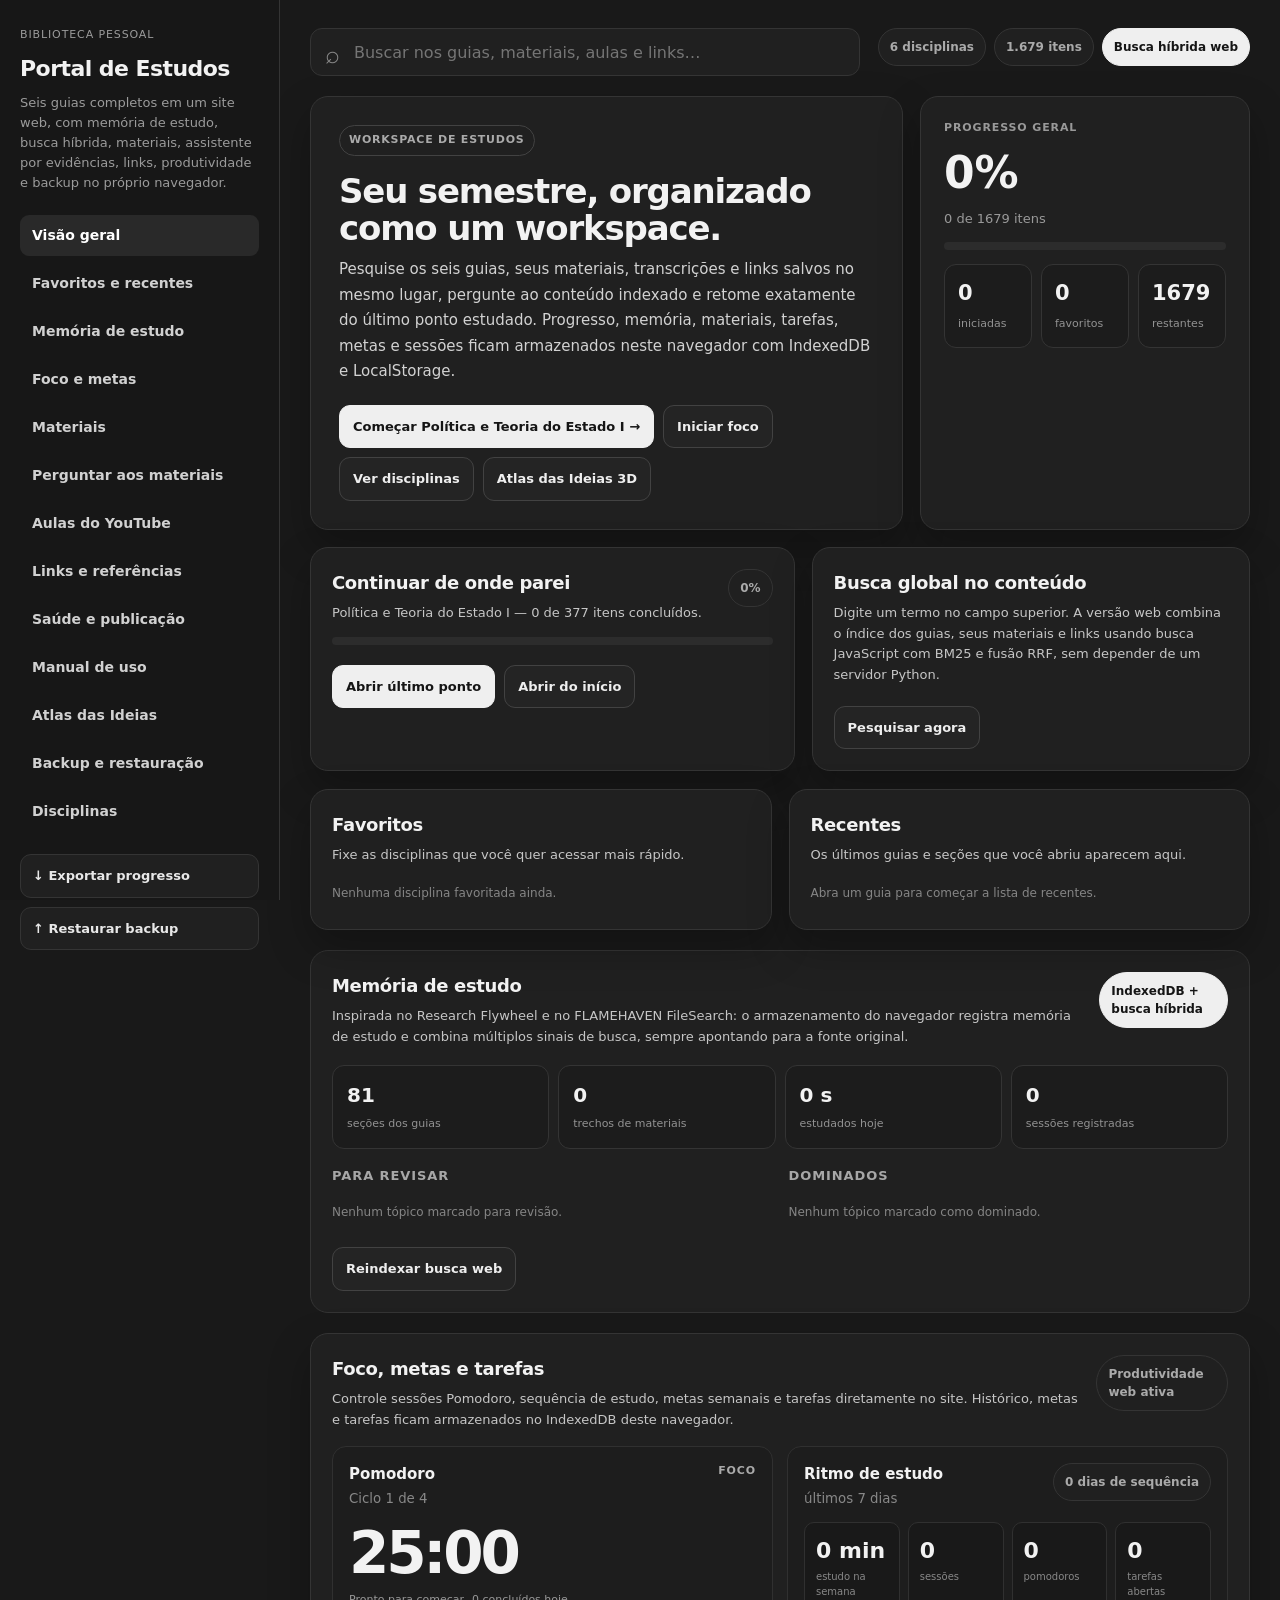
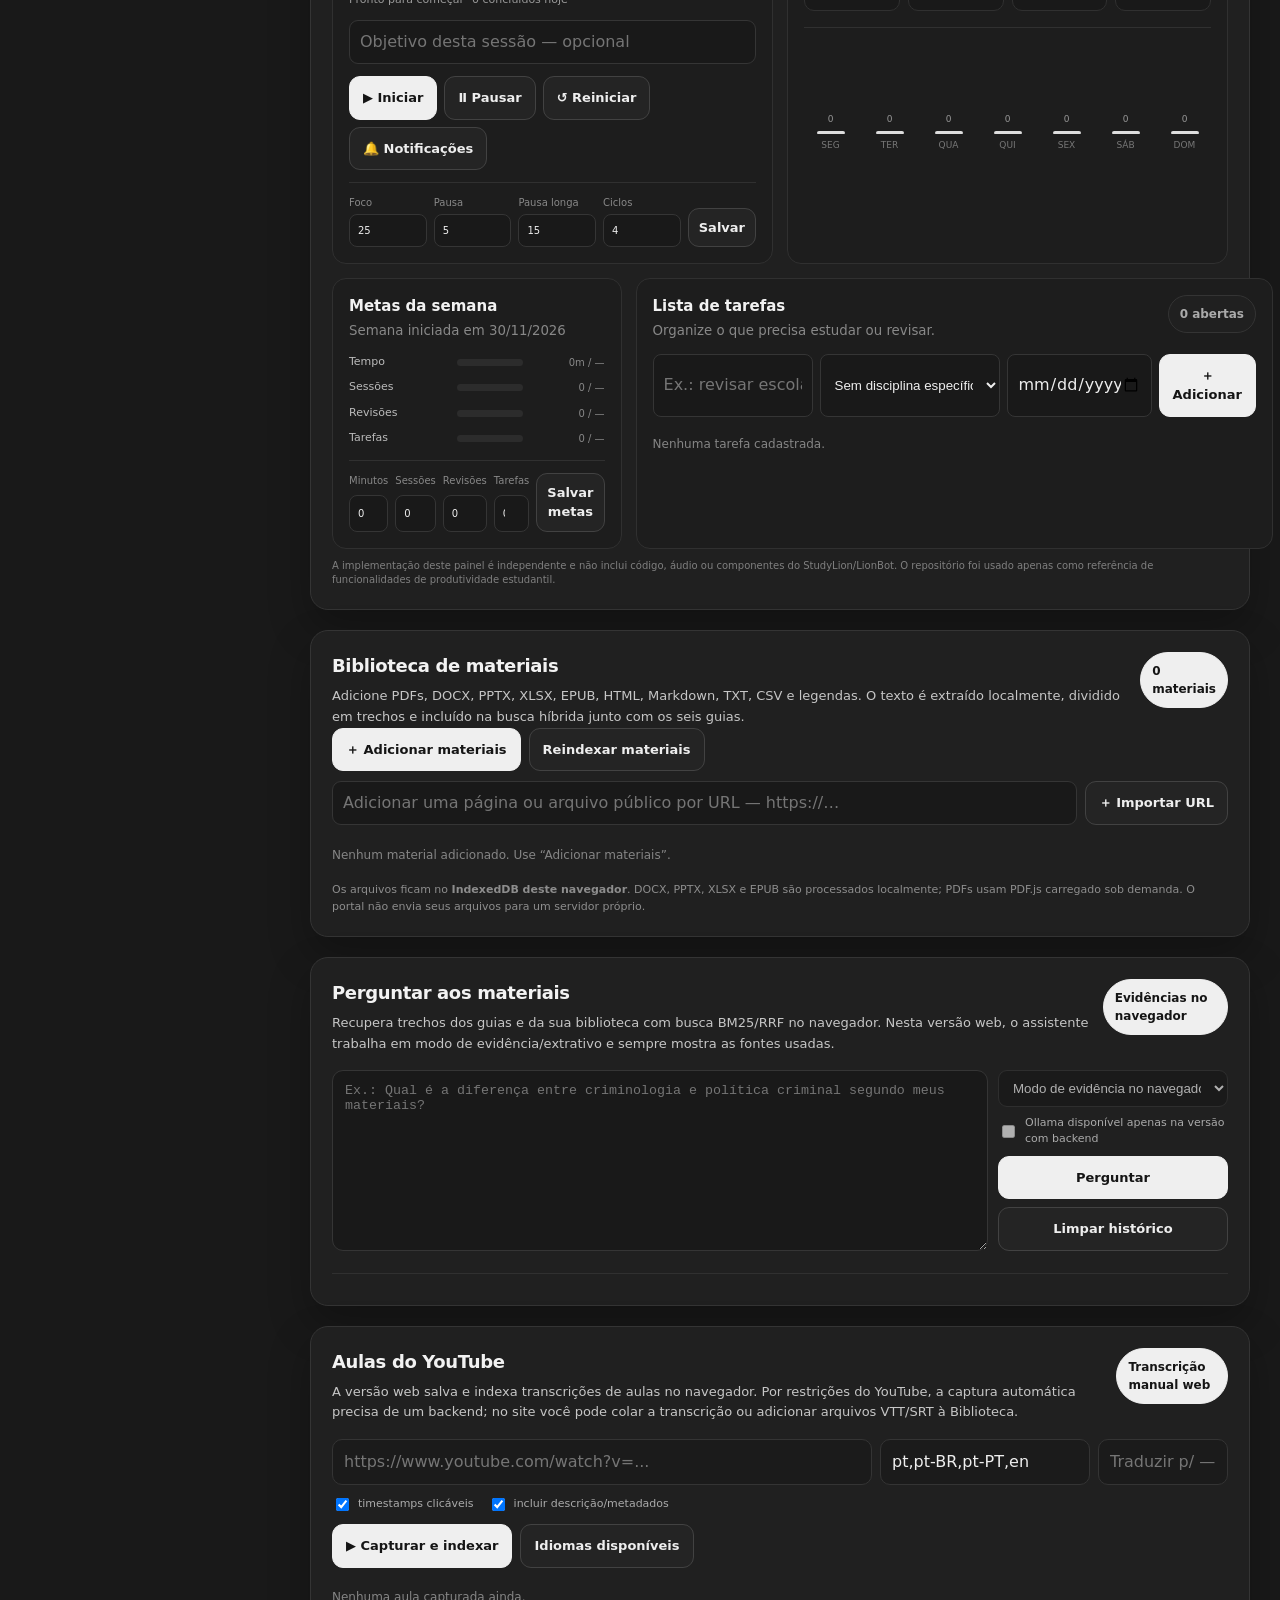
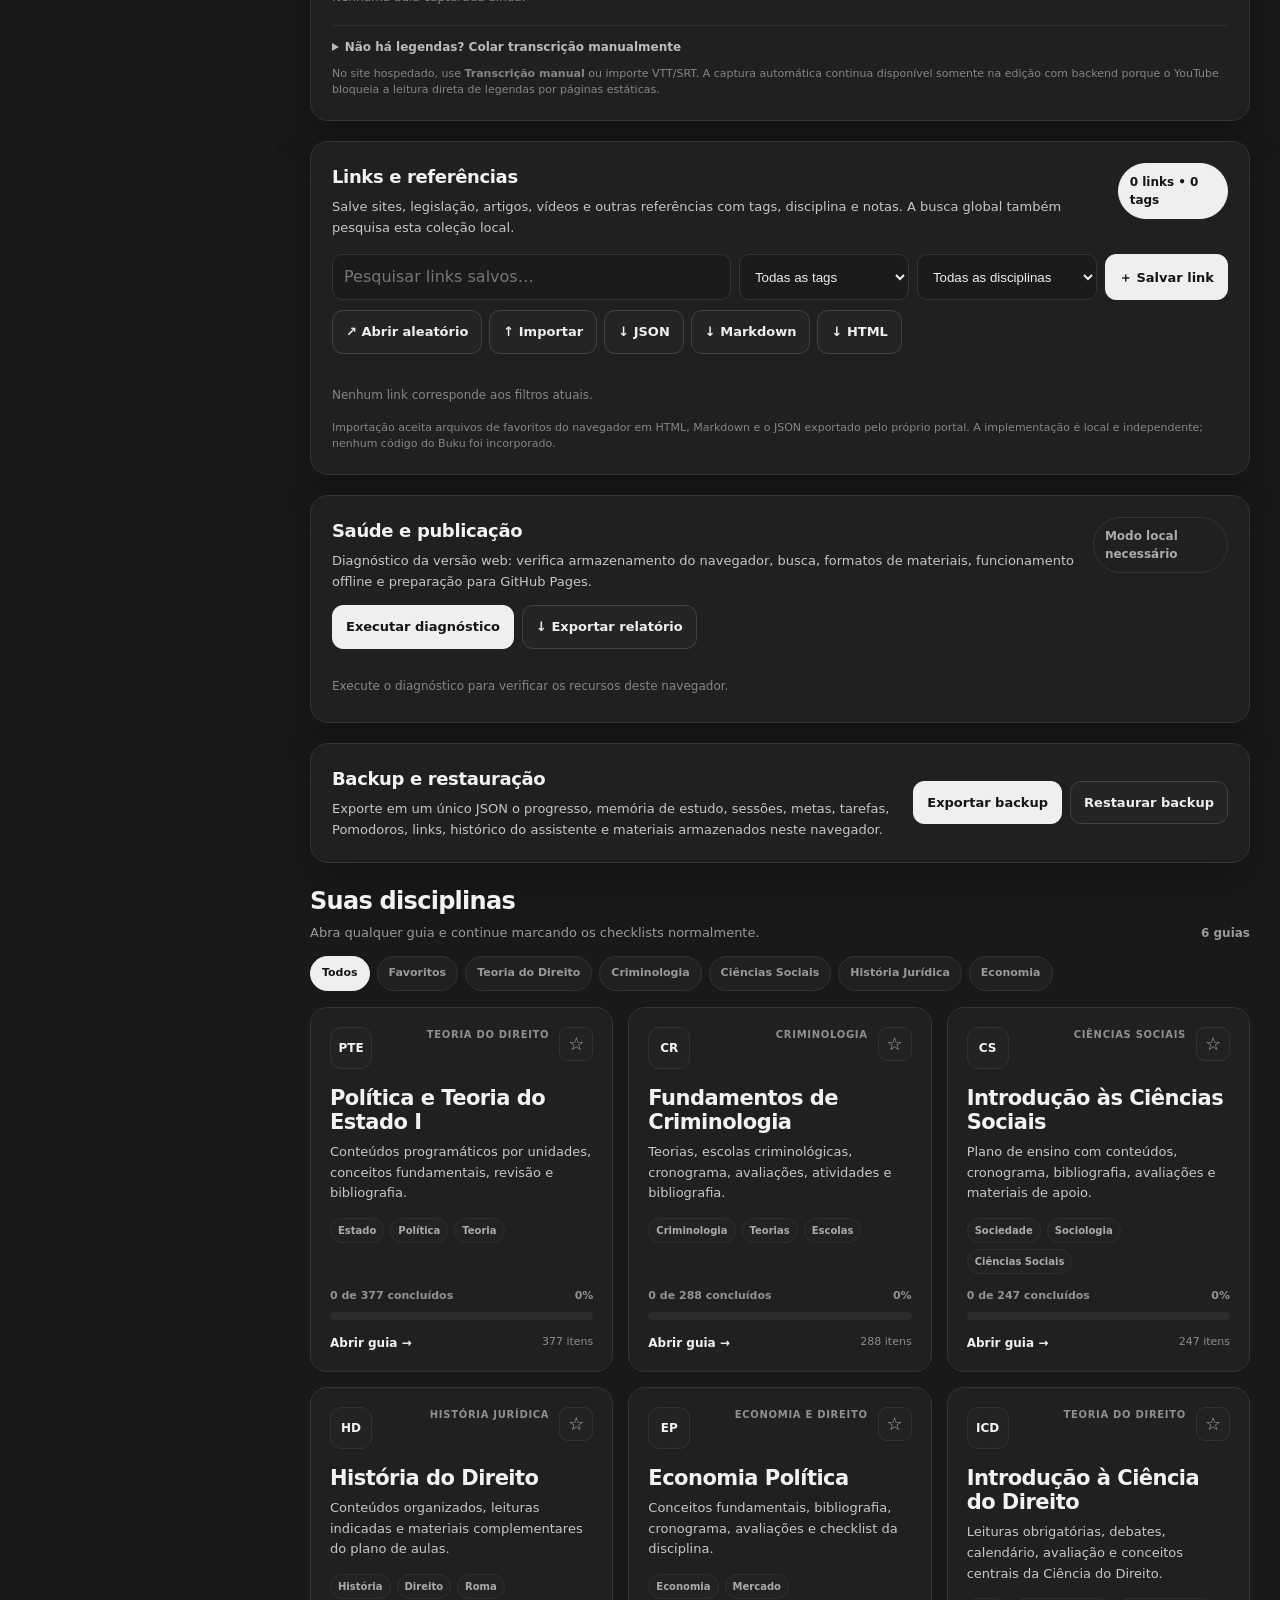
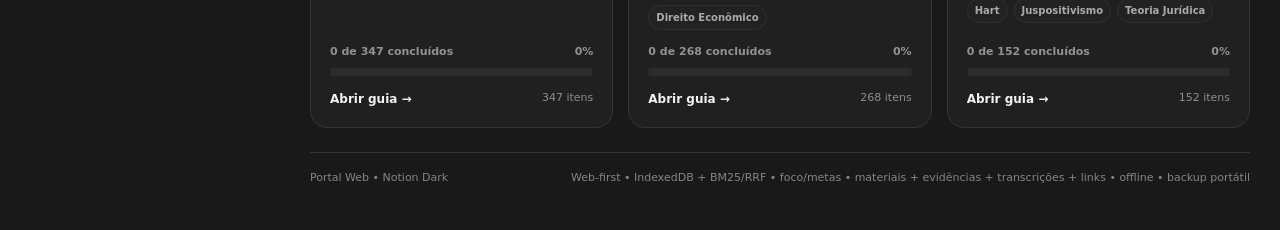
==== commit 94515611: "Adiciona acesso ao Atlas das Ideias no portal" ====
--- a/index.html
+++ b/index.html
@@ -29,9 +29,9 @@
 /* Assistente local, ingestão web e diagnóstico do portal */
 .assistant-panel,.health-panel{margin-bottom:20px}.assistant-head,.health-head{display:flex;align-items:flex-start;justify-content:space-between;gap:14px}.assistant-grid{display:grid;grid-template-columns:minmax(0,1fr) 230px;gap:10px;margin-top:15px}.assistant-grid textarea{min-height:104px;resize:vertical;border:1px solid #353535;background:#191919;color:#eee;border-radius:11px;padding:12px;outline:none}.assistant-options{display:grid;gap:8px;align-content:start}.assistant-options select,.web-ingest input{width:100%;border:1px solid #353535;background:#191919;color:#eee;border-radius:9px;padding:9px 10px;outline:none}.assistant-check{display:flex;align-items:center;gap:7px;color:#aaa;font-size:11px}.assistant-answer{margin-top:13px;padding:14px;border:1px solid #303030;border-radius:12px;background:#1b1b1b;white-space:pre-wrap;color:#ddd;font-size:13px;line-height:1.65}.assistant-answer.empty{color:#858585}.assistant-sources{display:grid;gap:7px;margin-top:10px}.assistant-source{display:grid;grid-template-columns:auto minmax(0,1fr) auto;gap:9px;align-items:start;padding:10px;border:1px solid #303030;border-radius:10px;background:#191919}.assistant-source b{display:grid;place-items:center;width:25px;height:25px;border-radius:7px;background:#292929;font-size:11px}.assistant-source strong{display:block;font-size:12px}.assistant-source small{display:block;color:#858585;font-size:10px;margin-top:2px}.assistant-source a{font-size:11px;font-weight:800}.assistant-meta{color:#818181;font-size:10px;margin-top:8px}.assistant-history{margin-top:12px;border-top:1px solid #303030;padding-top:10px}.assistant-history details{border:1px solid #303030;border-radius:9px;padding:8px 10px;margin:6px 0;background:#1b1b1b}.assistant-history summary{cursor:pointer;font-size:11px;font-weight:700}.assistant-history p{white-space:pre-wrap;margin:8px 0 0!important}.web-ingest{display:grid;grid-template-columns:minmax(0,1fr) auto;gap:8px;margin:10px 0}.health-actions{display:flex;gap:8px;flex-wrap:wrap;margin-top:13px}.health-summary{display:flex;gap:8px;flex-wrap:wrap;margin-top:12px}.health-summary span{padding:7px 9px;border:1px solid #303030;border-radius:999px;color:#aaa;font-size:10px}.health-checks{display:grid;gap:6px;margin-top:10px}.health-check{display:grid;grid-template-columns:70px minmax(0,1fr);gap:9px;padding:9px 10px;border:1px solid #303030;border-radius:9px;background:#1b1b1b}.health-check b{font-size:10px;text-transform:uppercase;letter-spacing:.06em}.health-check.pass b{color:#b8d7b8}.health-check.warn b{color:#d8c89c}.health-check.fail b{color:#e2a4a4}.health-check strong{display:block;font-size:11px}.health-check small{display:block;color:#858585;font-size:10px;margin-top:2px}@media(max-width:760px){.assistant-head,.health-head{flex-direction:column}.assistant-grid{grid-template-columns:1fr}.web-ingest{grid-template-columns:1fr}.assistant-source{grid-template-columns:auto 1fr}.assistant-source a{grid-column:2}}
 </style><script src="assets/search-index.js"></script><script src="assets/jszip.min.js"></script><script src="assets/web-backend.js"></script><link rel="manifest" href="site.webmanifest"></head><body><div class="layout">
-<aside class="sidebar"><div class="brand"><small>Biblioteca pessoal</small><h1>Portal de Estudos</h1><p>Seis guias completos em um site web, com memória de estudo, busca híbrida, materiais, assistente por evidências, links, produtividade e backup no próprio navegador.</p></div><nav class="nav"><a class="active" href="#inicio">Visão geral</a><a href="#atalhos">Favoritos e recentes</a><a href="#memoria">Memória de estudo</a><a href="#produtividade">Foco e metas</a><a href="#materiais">Materiais</a><a href="#assistente">Perguntar aos materiais</a><a href="#youtube">Aulas do YouTube</a><a href="#links">Links e referências</a><a href="#saude">Saúde e publicação</a><a href="MANUAL-DE-USO.html" target="_blank" rel="noopener">Manual de uso</a><a href="#dados">Backup e restauração</a><a href="#guias">Disciplinas</a></nav><div class="side-actions"><button class="side-btn" id="exportSide">↓ Exportar progresso</button><button class="side-btn" id="importSide">↑ Restaurar backup</button></div></aside>
+<aside class="sidebar"><div class="brand"><small>Biblioteca pessoal</small><h1>Portal de Estudos</h1><p>Seis guias completos em um site web, com memória de estudo, busca híbrida, materiais, assistente por evidências, links, produtividade e backup no próprio navegador.</p></div><nav class="nav"><a class="active" href="#inicio">Visão geral</a><a href="#atalhos">Favoritos e recentes</a><a href="#memoria">Memória de estudo</a><a href="#produtividade">Foco e metas</a><a href="#materiais">Materiais</a><a href="#assistente">Perguntar aos materiais</a><a href="#youtube">Aulas do YouTube</a><a href="#links">Links e referências</a><a href="#saude">Saúde e publicação</a><a href="MANUAL-DE-USO.html" target="_blank" rel="noopener">Manual de uso</a><a href="atlas-das-ideias.html">Atlas das Ideias</a><a href="#dados">Backup e restauração</a><a href="#guias">Disciplinas</a></nav><div class="side-actions"><button class="side-btn" id="exportSide">↓ Exportar progresso</button><button class="side-btn" id="importSide">↑ Restaurar backup</button></div></aside>
 <main class="content"><div class="topbar"><div class="search-wrap"><input id="search" type="search" placeholder="Buscar nos guias, materiais, aulas e links…" autocomplete="off"><div class="search-results" id="searchResults"></div></div><div class="top-pills"><span class="pill">6 disciplinas</span><span class="pill">1.679 itens</span><span class="pill" id="backendPill">Busca global</span></div></div>
-<section class="hero" id="inicio"><div class="panel hero-main"><span class="eyebrow">Workspace de estudos</span><h2>Seu semestre, organizado como um workspace.</h2><p>Pesquise os seis guias, seus materiais, transcrições e links salvos no mesmo lugar, pergunte ao conteúdo indexado e retome exatamente do último ponto estudado. Progresso, memória, materiais, tarefas, metas e sessões ficam armazenados neste navegador com IndexedDB e LocalStorage.</p><div class="actions"><a class="btn primary" id="continueBtn" href="guias/politica-teoria-estado.html?resume=1">Continuar de onde parei →</a><a class="btn" href="#produtividade">Iniciar foco</a><a class="btn" href="#guias">Ver disciplinas</a></div></div><aside class="panel summary"><h3>Progresso geral</h3><strong id="overallPct">0%</strong><div class="meta" id="overallCount">0 de 1679 itens</div><div class="bar"><i id="overallBar"></i></div><div class="stats"><div class="stat"><b id="activeGuides">0</b><small>iniciadas</small></div><div class="stat"><b id="favCount">0</b><small>favoritos</small></div><div class="stat"><b id="remainingCount">1679</b><small>restantes</small></div></div></aside></section>
+<section class="hero" id="inicio"><div class="panel hero-main"><span class="eyebrow">Workspace de estudos</span><h2>Seu semestre, organizado como um workspace.</h2><p>Pesquise os seis guias, seus materiais, transcrições e links salvos no mesmo lugar, pergunte ao conteúdo indexado e retome exatamente do último ponto estudado. Progresso, memória, materiais, tarefas, metas e sessões ficam armazenados neste navegador com IndexedDB e LocalStorage.</p><div class="actions"><a class="btn primary" id="continueBtn" href="guias/politica-teoria-estado.html?resume=1">Continuar de onde parei →</a><a class="btn" href="#produtividade">Iniciar foco</a><a class="btn" href="#guias">Ver disciplinas</a><a class="btn" href="atlas-das-ideias.html">Atlas das Ideias 3D</a></div></div><aside class="panel summary"><h3>Progresso geral</h3><strong id="overallPct">0%</strong><div class="meta" id="overallCount">0 de 1679 itens</div><div class="bar"><i id="overallBar"></i></div><div class="stats"><div class="stat"><b id="activeGuides">0</b><small>iniciadas</small></div><div class="stat"><b id="favCount">0</b><small>favoritos</small></div><div class="stat"><b id="remainingCount">1679</b><small>restantes</small></div></div></aside></section>
 <section class="workspace"><div class="panel box"><div class="resume-head"><div><h3>Continuar de onde parei</h3><p id="resumeText">Abra uma disciplina para registrar seu último ponto de estudo.</p></div><span class="pill" id="resumePct">0%</span></div><div class="mini-bar"><i id="resumeBar"></i></div><div class="actions"><a class="btn primary" id="resumeBtn" href="guias/politica-teoria-estado.html?resume=1">Abrir último ponto</a><a class="btn" id="resumeGuideBtn" href="guias/politica-teoria-estado.html">Abrir do início</a></div></div><div class="panel box"><h3>Busca global no conteúdo</h3><p>Digite um termo no campo superior. A versão web combina o índice dos guias, seus materiais e links usando busca JavaScript com BM25 e fusão RRF, sem depender de um servidor Python.</p><div class="actions"><button class="btn" id="focusSearch">Pesquisar agora</button></div></div></section>
 <section class="quick-grid" id="atalhos"><div class="panel box"><h3>Favoritos</h3><p>Fixe as disciplinas que você quer acessar mais rápido.</p><div class="quick-list" id="favoritesList"></div></div><div class="panel box"><h3>Recentes</h3><p>Os últimos guias e seções que você abriu aparecem aqui.</p><div class="quick-list" id="recentList"></div></div></section>
 <section id="memoria" class="panel box memory-panel" style="margin-bottom:20px">
